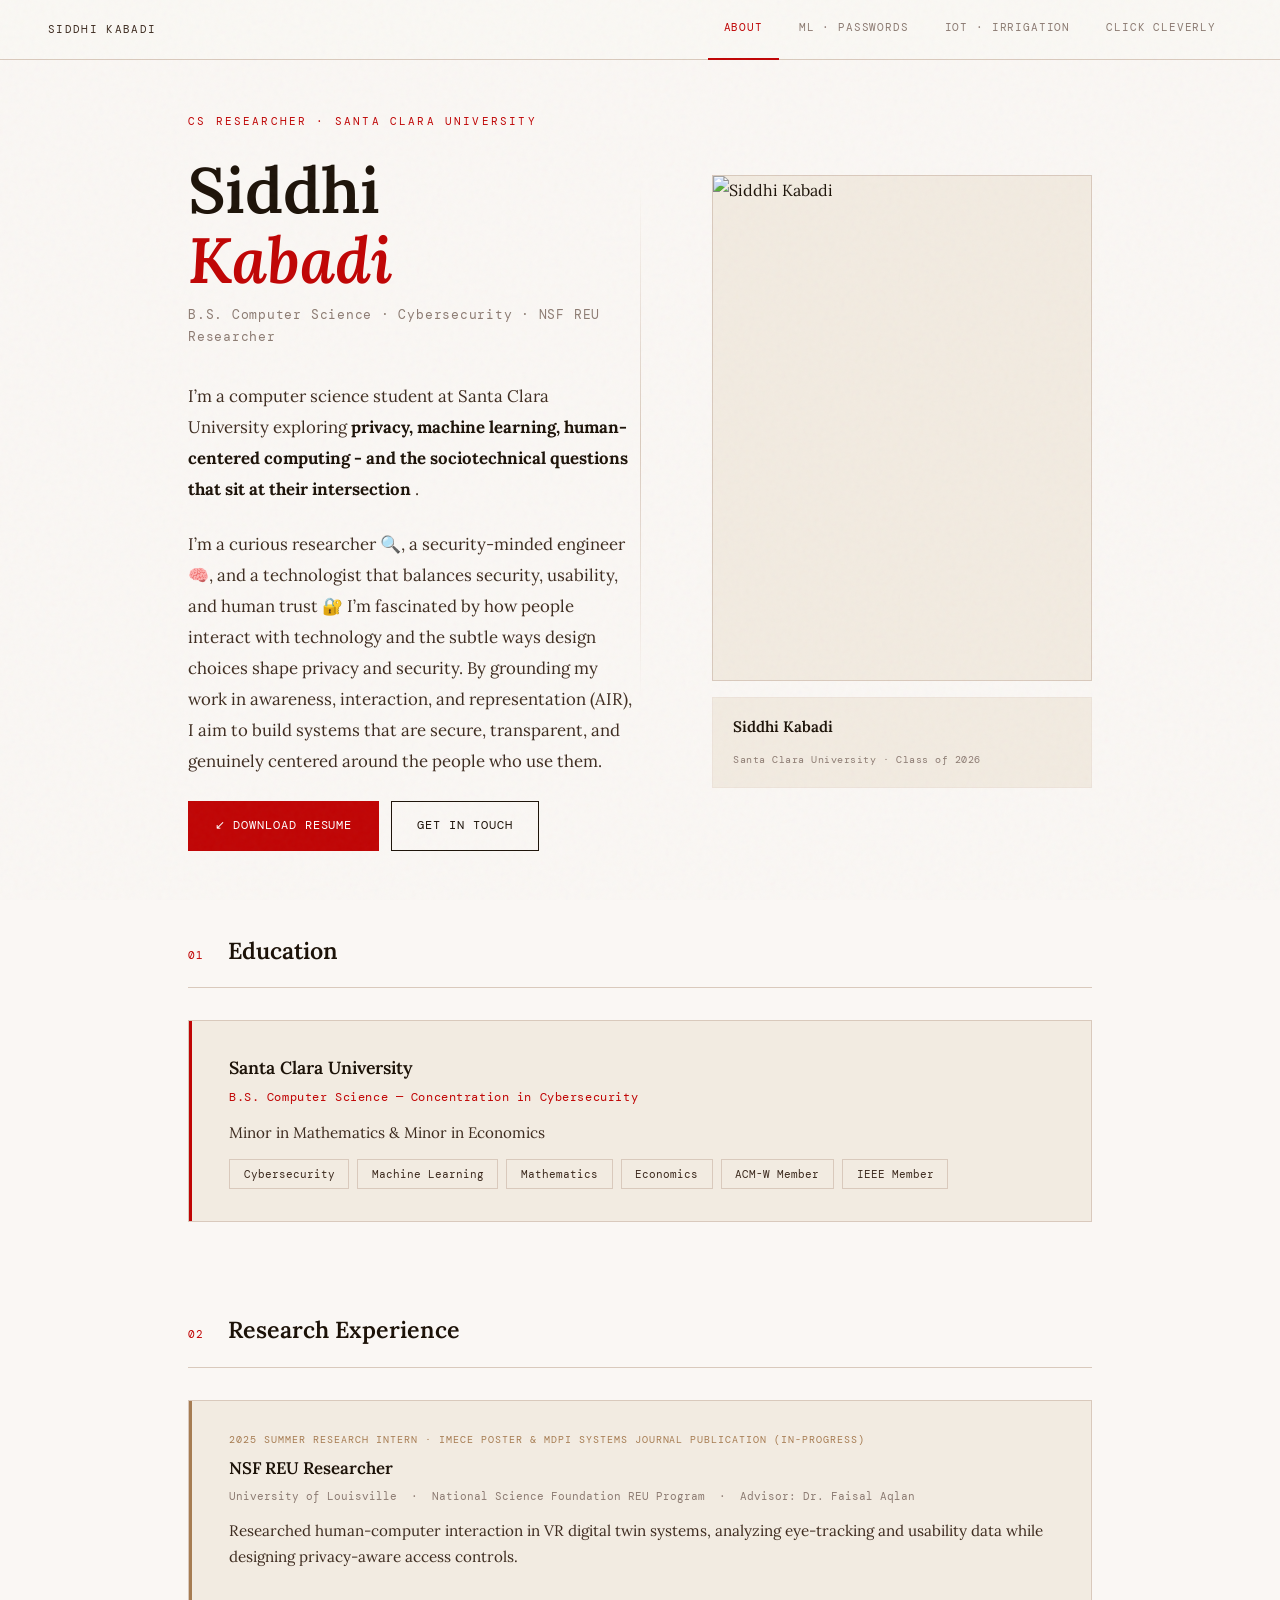
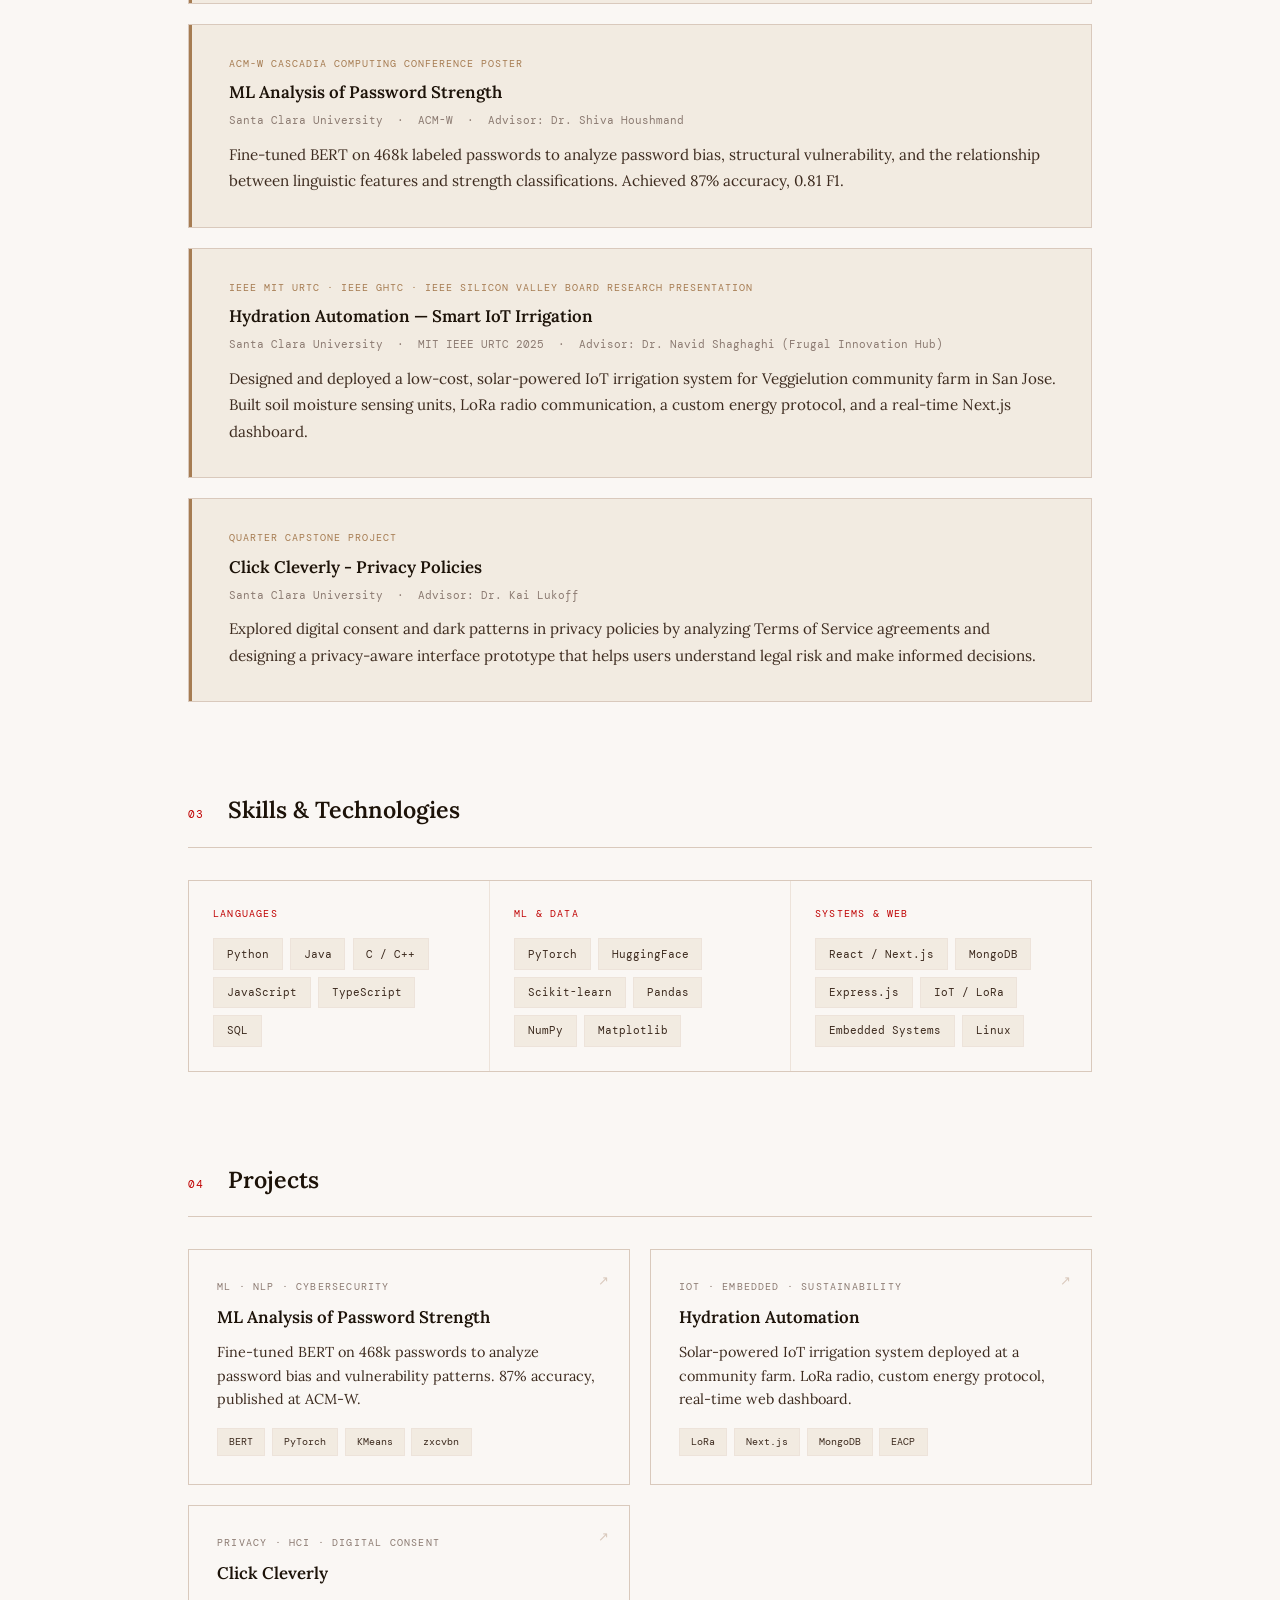
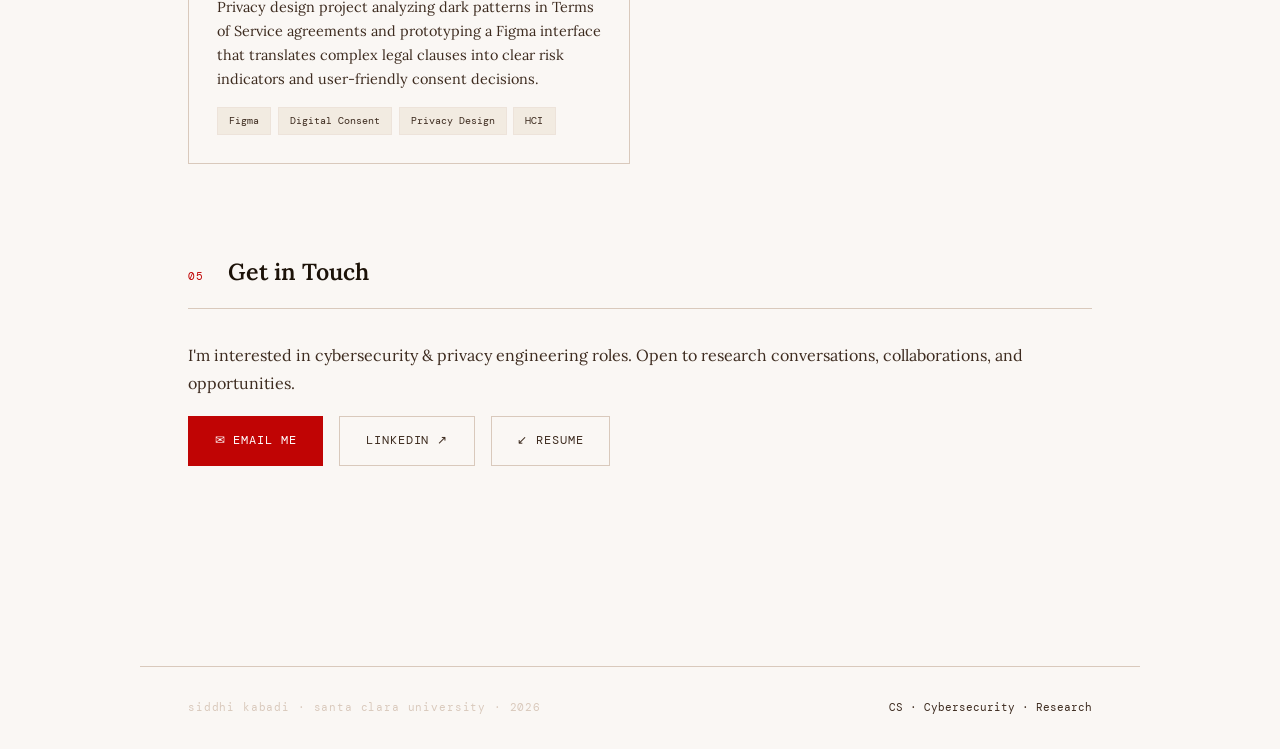
==== index.html @ 398c1860 "Update index.html" ====
<!DOCTYPE html>
<html lang="en">
<head>
  <meta charset="UTF-8"/>
  <meta name="viewport" content="width=device-width, initial-scale=1.0"/>
  <title>Siddhi Kabadi</title>
  <link href="https://fonts.googleapis.com/css2?family=Lora:ital,wght@0,400;0,600;1,400&family=DM+Mono:wght@300;400;500&display=swap" rel="stylesheet"/>
  <style>
    :root {
      --cream:#F2EBE1; --warm:#FAF7F4; --ink:#1C1208; --ink-light:#3D2B1F;
      --rust:#C00404; --gold:#A67C52; --sage:#8C7B72; --border:#D9C9BC; --border-l:#EDE3DA;
    }
    *{margin:0;padding:0;box-sizing:border-box;}
    html{scroll-behavior:smooth;}
    body{background:var(--warm);color:var(--ink);font-family:'Lora',Georgia,serif;line-height:1.75;overflow-x:hidden;}
    body::before{content:'';position:fixed;inset:0;background-image:url("data:image/svg+xml,%3Csvg viewBox='0 0 200 200' xmlns='http://www.w3.org/2000/svg'%3E%3Cfilter id='n'%3E%3CfeTurbulence type='fractalNoise' baseFrequency='0.85' numOctaves='4' stitchTiles='stitch'/%3E%3C/filter%3E%3Crect width='100%25' height='100%25' filter='url(%23n)' opacity='0.035'/%3E%3C/svg%3E");pointer-events:none;z-index:999;}

    /* NAV */
    nav{position:fixed;top:0;left:0;right:0;height:60px;display:flex;align-items:center;justify-content:space-between;padding:0 3rem;background:rgba(250,248,244,0.95);backdrop-filter:blur(10px);border-bottom:1px solid var(--border);z-index:100;}
    .nav-name{font-family:'DM Mono',monospace;font-size:0.7rem;letter-spacing:0.12em;text-transform:uppercase;color:var(--ink-light);}
    .nav-links{display:flex;gap:0.25rem;}
    .nav-link{font-family:'DM Mono',monospace;font-size:0.66rem;letter-spacing:0.08em;text-transform:uppercase;padding:0 1rem;height:60px;display:flex;align-items:center;color:var(--ink-light);text-decoration:none;border-bottom:2px solid transparent;transition:all 0.2s;}
    .nav-link:hover{color:var(--rust);}
    .nav-link.active{color:var(--rust);border-bottom-color:var(--rust);}
    .nav-link.project-link{color:var(--sage);}
    .nav-link.project-link:hover{color:var(--rust);}


    /* HERO */
    .hero{min-height:100vh;display:grid;grid-template-columns:1fr 380px;gap:5rem;align-items:center;padding:7rem 3rem 5rem;max-width:1000px;margin:0 auto;position:relative;}
    .hero-rule{position:absolute;left:50%;top:20%;width:1px;height:55%;background:linear-gradient(to bottom,transparent,var(--border),transparent);}
    .eyebrow{font-family:'DM Mono',monospace;font-size:0.68rem;letter-spacing:0.2em;text-transform:uppercase;color:var(--rust);margin-bottom:1.5rem;opacity:0;animation:fadeUp 0.6s ease 0.2s forwards;}
    .hero h1{font-size:clamp(2.8rem,5vw,4.2rem);font-weight:600;line-height:1.1;color:var(--ink);margin-bottom:0.5rem;opacity:0;animation:fadeUp 0.7s ease 0.35s forwards;}
    .hero h1 em{font-style:italic;color:var(--rust);}
    .hero-role{font-family:'DM Mono',monospace;font-size:0.8rem;letter-spacing:0.06em;color:var(--sage);margin-bottom:2rem;opacity:0;animation:fadeUp 0.7s ease 0.5s forwards;}
    .hero-bio{font-size:1.05rem;color:var(--ink-light);line-height:1.85;margin-bottom:1.5rem;opacity:0;animation:fadeUp 0.7s ease 0.65s forwards;}
    .hero-bio strong{color:var(--ink);}
    .hero-cta{display:flex;gap:0.75rem;flex-wrap:wrap;opacity:0;animation:fadeUp 0.7s ease 0.8s forwards;margin-top:0.5rem;}

    /* PHOTO */
    .hero-right{opacity:0;animation:fadeUp 0.8s ease 0.5s forwards;}
    .photo-frame{position:relative;}
    .photo-placeholder{width:100%;aspect-ratio:3/4;background:var(--cream);border:1px solid var(--border);overflow:hidden;}
    .photo-placeholder img{width:100%;height:100%;object-fit:cover;display:block;}
    .photo-caption{margin-top:1rem;padding:1rem 1.25rem;border:1px solid var(--border-l);background:var(--cream);}
    .photo-caption-name{font-size:0.95rem;font-weight:600;color:var(--ink);display:block;margin-bottom:0.15rem;}
    .photo-caption-sub{font-family:'DM Mono',monospace;font-size:0.65rem;color:var(--sage);letter-spacing:0.05em;}

    /* MAIN */
    main{max-width:1000px;margin:0 auto;padding:0 3rem 7rem;}
    section{margin-bottom:5.5rem;}
    .sec-head{display:flex;align-items:baseline;gap:1.5rem;margin-bottom:2rem;padding-bottom:1rem;border-bottom:1px solid var(--border);}
    .sec-num{font-family:'DM Mono',monospace;font-size:0.68rem;color:var(--rust);letter-spacing:0.1em;}
    h2{font-size:1.45rem;font-weight:600;color:var(--ink);}
    p{color:var(--ink-light);margin-bottom:1.2rem;font-size:1rem;}
    p:last-child{margin-bottom:0;}
    p strong{color:var(--ink);}

    /* EDUCATION */
    .edu-card{background:var(--cream);border:1px solid var(--border);padding:2rem 2rem 2rem 2.5rem;position:relative;}
    .edu-card::before{content:'';position:absolute;top:0;left:0;width:3px;height:100%;background:var(--rust);}
    .edu-school{font-size:1.1rem;font-weight:600;color:var(--ink);margin-bottom:0.25rem;}
    .edu-degree{font-family:'DM Mono',monospace;font-size:0.72rem;color:var(--rust);letter-spacing:0.05em;margin-bottom:0.75rem;}
    .edu-details{display:flex;flex-wrap:wrap;gap:0.5rem;margin-top:0.75rem;}
    .edu-tag{font-family:'DM Mono',monospace;font-size:0.67rem;padding:0.3rem 0.85rem;border:1px solid var(--border);color:var(--ink-light);}

    /* RESEARCH */
    .research-card{background:var(--cream);border:1px solid var(--border);padding:2rem 2rem 2rem 2.5rem;position:relative;margin-bottom:1.25rem;}
    .research-card:last-child{margin-bottom:0;}
    .research-card::before{content:'';position:absolute;top:0;left:0;width:3px;height:100%;background:var(--gold);}
    .research-label{font-family:'DM Mono',monospace;font-size:0.62rem;letter-spacing:0.1em;text-transform:uppercase;color:var(--gold);margin-bottom:0.4rem;line-height:1.5;}
    .research-title{font-size:1.05rem;font-weight:600;color:var(--ink);margin-bottom:0.3rem;}
    .research-meta{font-family:'DM Mono',monospace;font-size:0.68rem;color:var(--sage);margin-bottom:0.75rem;line-height:1.6;}
    .research-desc{font-size:0.95rem;color:var(--ink-light);margin:0;}

    /* SKILLS */
    .skills-grid{display:grid;grid-template-columns:repeat(3,1fr);gap:1px;background:var(--border-l);border:1px solid var(--border);}
    .skill-group{background:var(--warm);padding:1.5rem;}
    .skill-group-label{font-family:'DM Mono',monospace;font-size:0.62rem;letter-spacing:0.12em;text-transform:uppercase;color:var(--rust);margin-bottom:1rem;}
    .skill-pills{display:flex;flex-wrap:wrap;gap:0.45rem;}
    .skill-pill{font-family:'DM Mono',monospace;font-size:0.68rem;padding:0.32rem 0.8rem;background:var(--cream);border:1px solid var(--border-l);color:var(--ink-light);transition:all 0.2s;cursor:default;}
    .skill-pill:hover{border-color:var(--rust);color:var(--rust);}

    /* PROJECTS */
    .projects-grid{display:grid;grid-template-columns:1fr 1fr;gap:1.25rem;}
    .project-card{border:1px solid var(--border);padding:1.75rem;text-decoration:none;color:inherit;display:block;transition:border-color 0.2s;position:relative;overflow:hidden;}
    .project-card::after{content:'↗';position:absolute;top:1.25rem;right:1.25rem;font-family:'DM Mono',monospace;font-size:0.8rem;color:var(--border);transition:color 0.2s;}
    .project-card:hover{border-color:var(--rust);}
    .project-card:hover::after{color:var(--rust);}
    .project-type{font-family:'DM Mono',monospace;font-size:0.62rem;letter-spacing:0.12em;text-transform:uppercase;color:var(--sage);margin-bottom:0.5rem;}
    .project-title{font-size:1.05rem;font-weight:600;color:var(--ink);margin-bottom:0.5rem;}
    .project-desc{font-size:0.9rem;color:var(--ink-light);line-height:1.65;margin:0;}
    .project-tags{display:flex;flex-wrap:wrap;gap:0.4rem;margin-top:1rem;}
    .project-tag{font-family:'DM Mono',monospace;font-size:0.62rem;padding:0.25rem 0.7rem;background:var(--cream);border:1px solid var(--border-l);color:var(--ink-light);}

    /* CONTACT */
    .contact-row{display:flex;gap:1rem;flex-wrap:wrap;}
    .contact-link{font-family:'DM Mono',monospace;font-size:0.72rem;letter-spacing:0.08em;text-transform:uppercase;text-decoration:none;padding:0.85rem 1.6rem;border:1px solid var(--border);color:var(--ink-light);transition:all 0.2s;display:inline-flex;align-items:center;gap:0.6rem;}
    .contact-link:hover{border-color:var(--rust);color:var(--rust);}
    .contact-link.primary{background:var(--rust);border-color:var(--rust);color:white;}
    .contact-link.primary:hover{background:#A00303;}

    /* BTNS */
    .btn{font-family:'DM Mono',monospace;font-size:0.72rem;letter-spacing:0.08em;text-transform:uppercase;text-decoration:none;padding:0.85rem 1.6rem;border:1px solid var(--ink);color:var(--ink);transition:all 0.2s;display:inline-flex;align-items:center;gap:0.5rem;cursor:pointer;background:none;}
    .btn:hover{background:var(--ink);color:var(--warm);}
    .btn.primary{background:var(--rust);border-color:var(--rust);color:white;}
    .btn.primary:hover{background:#A00303;border-color:#A00303;}

    /* FOOTER */
    footer{border-top:1px solid var(--border);padding:2rem 3rem;max-width:1000px;margin:0 auto;display:flex;justify-content:space-between;align-items:center;}
    .f-left{font-family:'DM Mono',monospace;font-size:0.66rem;color:var(--border);letter-spacing:0.08em;}
    .f-right{font-family:'DM Mono',monospace;font-size:0.66rem;color:var(--ink-light);}

    /* REVEAL */
    .reveal{opacity:0;transform:translateY(18px);transition:opacity 0.7s ease,transform 0.7s ease;}
    .reveal.visible{opacity:1;transform:none;}
    @keyframes fadeUp{from{opacity:0;transform:translateY(18px);}to{opacity:1;transform:none;}}

    @media(max-width:780px){
      nav{padding:0 1.5rem;}
      .nav-links{display:none;}
      .brown-banner{padding:7rem 1.5rem 4rem;}
      .brown-banner-inner{grid-template-columns:1fr;gap:2rem;}
      .brown-logo-block{flex-direction:row;justify-content:flex-start;}
      .hero{grid-template-columns:1fr;gap:2.5rem;padding:5rem 1.5rem 4rem;}
      .hero-rule{display:none;}
      .hero-right{order:-1;}
      .photo-placeholder{aspect-ratio:1/1;}
      main{padding-left:1.5rem;padding-right:1.5rem;}
      .skills-grid{grid-template-columns:1fr;}
      .projects-grid{grid-template-columns:1fr;}
      footer{padding-left:1.5rem;padding-right:1.5rem;flex-direction:column;gap:0.5rem;text-align:center;}
    }
  </style>
</head>
<body>

<nav>
  <span class="nav-name">Siddhi Kabadi</span>
  <div class="nav-links">
    <a class="nav-link active" href="index.html">About</a>
    <a class="nav-link project-link" href="passwordsindex.html">ML · Passwords</a>
    <a class="nav-link project-link" href="hydrationindex.html">IoT · Irrigation</a>
    <a class="nav-link project-link" href="clickcleverlyindex.html">Click Cleverly</a>
  </div>
</nav>

<!-- BROWN UNIVERSITY GREETING BANNER -->

<div class="brown-divider"></div>
<!-- HERO -->
<div class="hero">
  <div class="hero-rule"></div>
  <div class="hero-left">
    <p class="eyebrow">CS Researcher · Santa Clara University</p>
    <h1>Siddhi<br><em>Kabadi</em></h1>
    <p class="hero-role">B.S. Computer Science · Cybersecurity · NSF REU Researcher</p>
    <p class="hero-bio">
      I’m a computer science student at Santa Clara University exploring <strong> privacy, machine learning, human-centered computing - and the sociotechnical questions that sit at their intersection </strong>. 
    </p>
    <p class="hero-bio">
       I’m a curious researcher 🔍, a security-minded engineer 🧠, and a technologist that balances security, usability, and human trust 🔐
      
      I’m fascinated by how people interact with technology and the subtle ways design choices shape privacy and security. By grounding my work in awareness, interaction, and representation (AIR), I aim to build systems that are secure, transparent, and genuinely centered around the people who use them.
    </p>
    <div class="hero-cta">
      <a href="resume.pdf" download class="btn primary">↙ Download Resume</a>
      <a href="mailto:skabadi@scu.edu" class="btn">Get in Touch</a>
    </div>
  </div>

  <div class="hero-right">
    <div class="photo-frame">
      <div class="photo-placeholder">
        <img src="siddhi.jpeg" alt="Siddhi Kabadi">
      </div>
      <div class="photo-caption">
        <span class="photo-caption-name">Siddhi Kabadi</span>
        <span class="photo-caption-sub">Santa Clara University · Class of 2026</span>
      </div>
    </div>
  </div>
</div>

<main>

  <!-- EDUCATION -->
  <section class="reveal">
    <div class="sec-head"><span class="sec-num">01</span><h2>Education</h2></div>
    <div class="edu-card">
      <div class="edu-school">Santa Clara University</div>
      <div class="edu-degree">B.S. Computer Science — Concentration in Cybersecurity</div>
      <p style="margin:0;font-size:0.95rem;">Minor in Mathematics &amp; Minor in Economics</p>
      <div class="edu-details">
        <span class="edu-tag">Cybersecurity</span>
        <span class="edu-tag">Machine Learning</span>
        <span class="edu-tag">Mathematics</span>
        <span class="edu-tag">Economics</span>
        <span class="edu-tag">ACM-W Member</span>
        <span class="edu-tag">IEEE Member</span>
      </div>
    </div>
  </section>

  <!-- RESEARCH -->
  <section class="reveal">
    <div class="sec-head"><span class="sec-num">02</span><h2>Research Experience</h2></div>
    <div class="research-card">
      <div class="research-label">2025 Summer Research Intern · IMECE Poster &amp; MDPI Systems Journal Publication (In-Progress)</div>
      <div class="research-title">NSF REU Researcher</div>
      <div class="research-meta">University of Louisville &nbsp;·&nbsp; National Science Foundation REU Program &nbsp;·&nbsp; Advisor: Dr. Faisal Aqlan</div>
      <p class="research-desc">Researched human-computer interaction in VR digital twin systems, analyzing eye-tracking and usability data while designing privacy-aware access controls.</p>
    </div>
    <div class="research-card">
      <div class="research-label">ACM-W Cascadia Computing Conference Poster</div>
      <div class="research-title">ML Analysis of Password Strength</div>
      <div class="research-meta">Santa Clara University &nbsp;·&nbsp; ACM-W &nbsp;·&nbsp; Advisor: Dr. Shiva Houshmand</div>
      <p class="research-desc">Fine-tuned BERT on 468k labeled passwords to analyze password bias, structural vulnerability, and the relationship between linguistic features and strength classifications. Achieved 87% accuracy, 0.81 F1.</p>
    </div>
    <div class="research-card">
      <div class="research-label">IEEE MIT URTC · IEEE GHTC · IEEE Silicon Valley Board Research Presentation</div>
      <div class="research-title">Hydration Automation — Smart IoT Irrigation</div>
      <div class="research-meta">Santa Clara University &nbsp;·&nbsp; MIT IEEE URTC 2025 &nbsp;·&nbsp; Advisor: Dr. Navid Shaghaghi (Frugal Innovation Hub)</div>
      <p class="research-desc">Designed and deployed a low-cost, solar-powered IoT irrigation system for Veggielution community farm in San Jose. Built soil moisture sensing units, LoRa radio communication, a custom energy protocol, and a real-time Next.js dashboard.</p>
    </div>
    <div class="research-card">
      <div class="research-label">Quarter Capstone Project</div>
      <div class="research-title">Click Cleverly - Privacy Policies</div>
      <div class="research-meta">Santa Clara University &nbsp;·&nbsp; Advisor: Dr. Kai Lukoff</div>
      <p class="research-desc">Explored digital consent and dark patterns in privacy policies by analyzing Terms of Service agreements and designing a privacy-aware interface prototype that helps users understand legal risk and make informed decisions.</p>
    </div>
  </section>

  <!-- SKILLS -->
  <section class="reveal">
    <div class="sec-head"><span class="sec-num">03</span><h2>Skills &amp; Technologies</h2></div>
    <div class="skills-grid">
      <div class="skill-group">
        <div class="skill-group-label">Languages</div>
        <div class="skill-pills">
          <span class="skill-pill">Python</span>
          <span class="skill-pill">Java</span>
          <span class="skill-pill">C / C++</span>
          <span class="skill-pill">JavaScript</span>
          <span class="skill-pill">TypeScript</span>
          <span class="skill-pill">SQL</span>
        </div>
      </div>
      <div class="skill-group">
        <div class="skill-group-label">ML &amp; Data</div>
        <div class="skill-pills">
          <span class="skill-pill">PyTorch</span>
          <span class="skill-pill">HuggingFace</span>
          <span class="skill-pill">Scikit-learn</span>
          <span class="skill-pill">Pandas</span>
          <span class="skill-pill">NumPy</span>
          <span class="skill-pill">Matplotlib</span>
        </div>
      </div>
      <div class="skill-group">
        <div class="skill-group-label">Systems &amp; Web</div>
        <div class="skill-pills">
          <span class="skill-pill">React / Next.js</span>
          <span class="skill-pill">MongoDB</span>
          <span class="skill-pill">Express.js</span>
          <span class="skill-pill">IoT / LoRa</span>
          <span class="skill-pill">Embedded Systems</span>
          <span class="skill-pill">Linux</span>
        </div>
      </div>
    </div>
  </section>

  <!-- PROJECTS -->
  <section class="reveal">
    <div class="sec-head"><span class="sec-num">04</span><h2>Projects</h2></div>
    <div class="projects-grid">
      <a href="passwordsindex.html" class="project-card">
        <div class="project-type">ML · NLP · Cybersecurity</div>
        <div class="project-title">ML Analysis of Password Strength</div>
        <p class="project-desc">Fine-tuned BERT on 468k passwords to analyze password bias and vulnerability patterns. 87% accuracy, published at ACM-W.</p>
        <div class="project-tags">
          <span class="project-tag">BERT</span>
          <span class="project-tag">PyTorch</span>
          <span class="project-tag">KMeans</span>
          <span class="project-tag">zxcvbn</span>
        </div>
      </a>
      <a href="hydrationindex.html" class="project-card">
        <div class="project-type">IoT · Embedded · Sustainability</div>
        <div class="project-title">Hydration Automation</div>
        <p class="project-desc">Solar-powered IoT irrigation system deployed at a community farm. LoRa radio, custom energy protocol, real-time web dashboard.</p>
        <div class="project-tags">
          <span class="project-tag">LoRa</span>
          <span class="project-tag">Next.js</span>
          <span class="project-tag">MongoDB</span>
          <span class="project-tag">EACP</span>
        </div>
      </a>
      <a href="clickcleverlyindex.html" class="project-card">
        <div class="project-type">Privacy · HCI · Digital Consent</div>
        <div class="project-title">Click Cleverly</div>
        <p class="project-desc">Privacy design project analyzing dark patterns in Terms of Service agreements and prototyping a Figma interface that translates complex legal clauses into clear risk indicators and user-friendly consent decisions.</p>
        <div class="project-tags">
          <span class="project-tag">Figma</span>
          <span class="project-tag">Digital Consent</span>
          <span class="project-tag">Privacy Design</span>
          <span class="project-tag">HCI</span>
        </div>
      </a>
    </div>
  </section>

  <!-- CONTACT -->
  <section class="reveal">
    <div class="sec-head"><span class="sec-num">05</span><h2>Get in Touch</h2></div>
    <p>I'm interested in cybersecurity & privacy engineering roles. Open to research conversations, collaborations, and opportunities.</p>
    <div class="contact-row">
      <a href="mailto:skabadi@scu.edu" class="contact-link primary">✉ Email Me</a>
      <a href="https://linkedin.com/in/siddhikabadi/" target="_blank" class="contact-link">LinkedIn ↗</a>
      <a href="resume.pdf" download class="contact-link">↙ Resume</a>
    </div>
  </section>

</main>

<footer>
  <span class="f-left">siddhi kabadi · santa clara university · 2026</span>
  <span class="f-right">CS · Cybersecurity · Research</span>
</footer>

<script>
  const obs = new IntersectionObserver(entries => entries.forEach(e => {
    if(e.isIntersecting) e.target.classList.add('visible');
  }), {threshold: 0.08});
  document.querySelectorAll('.reveal').forEach(el => obs.observe(el));
</script>
</body>
</html>
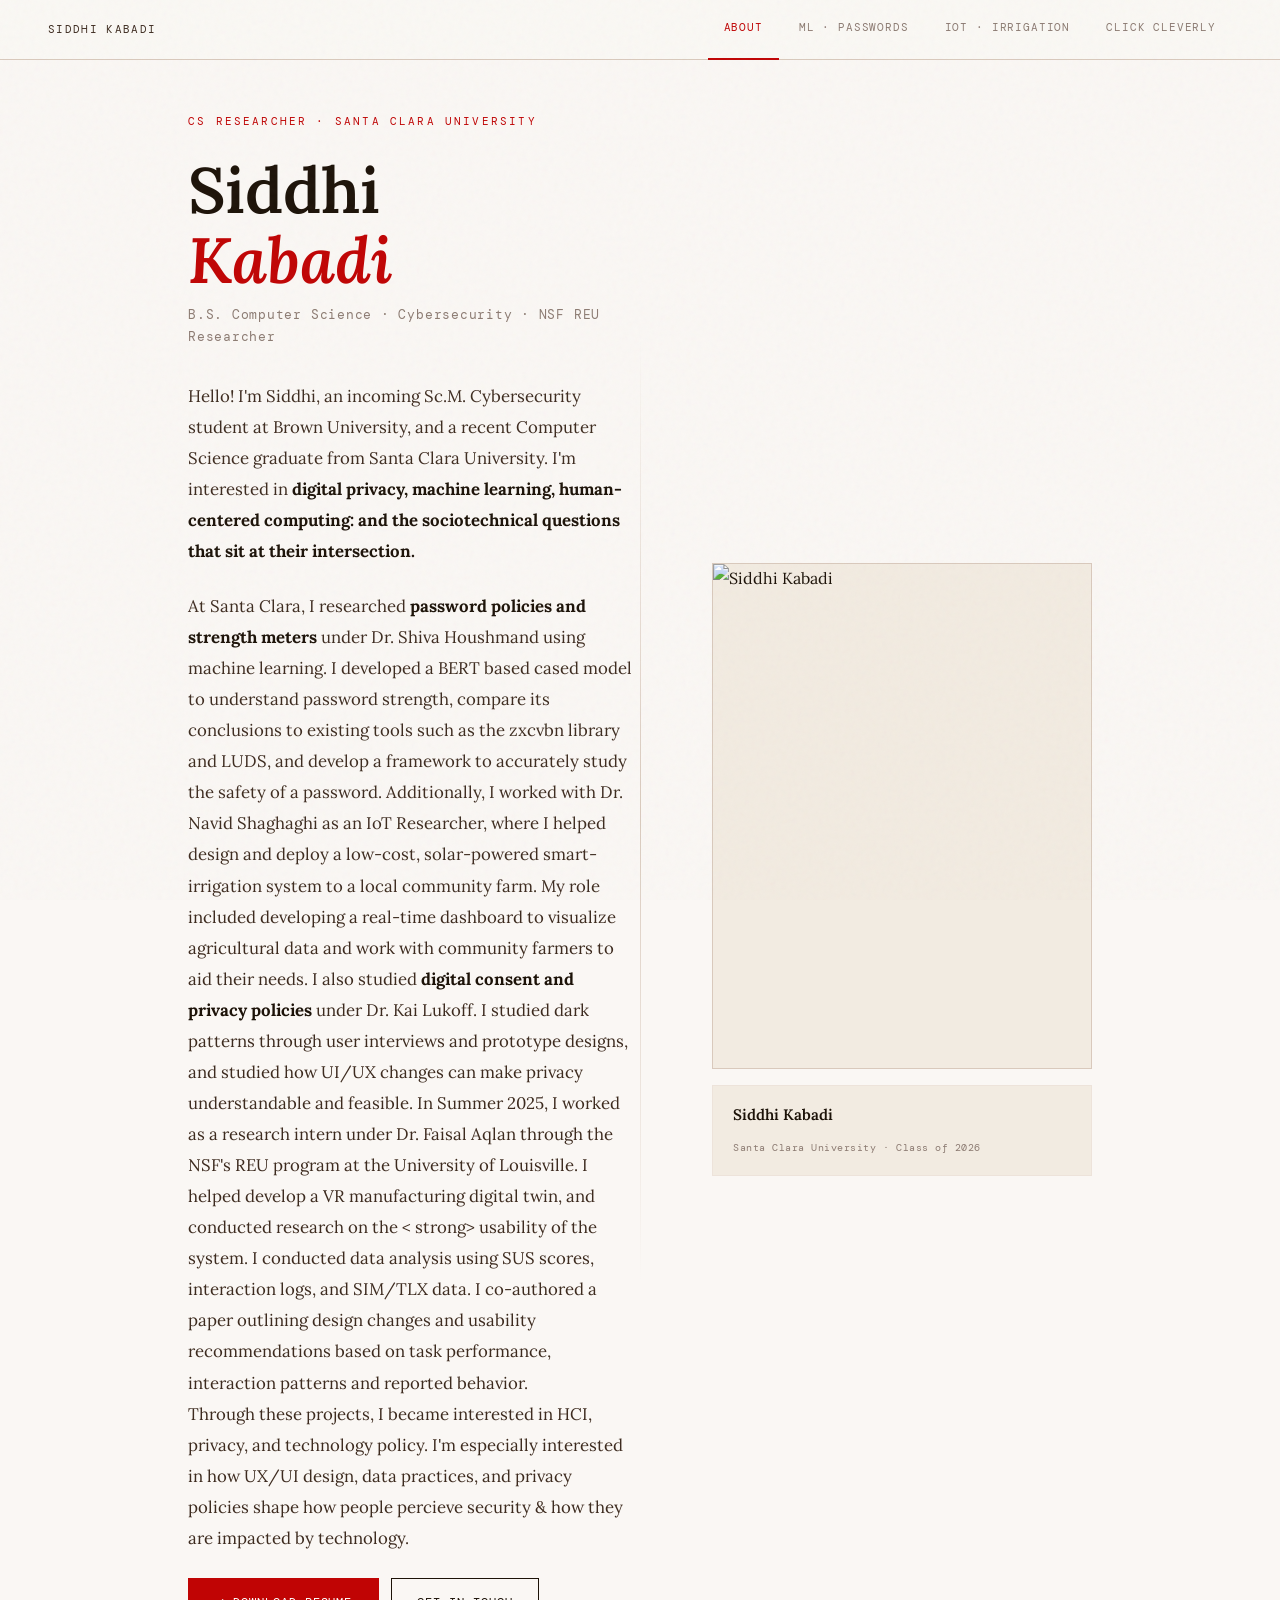
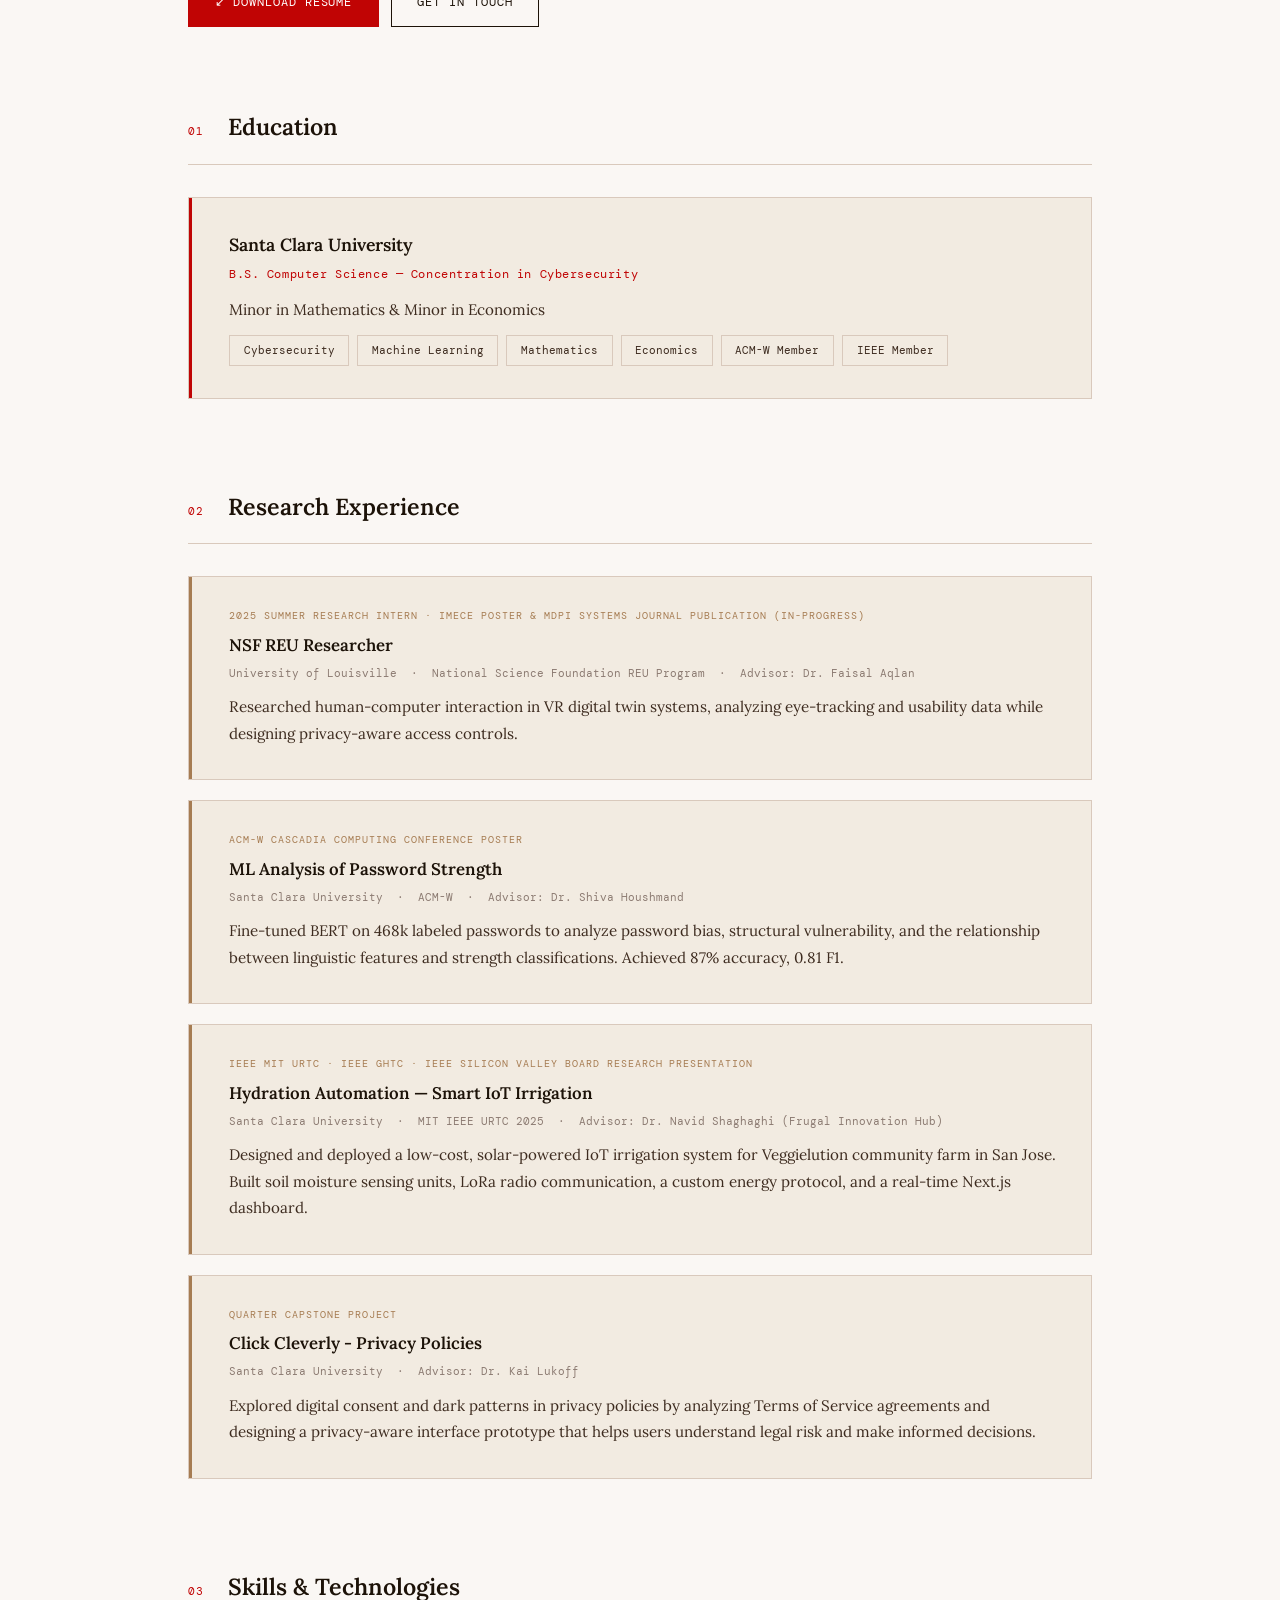
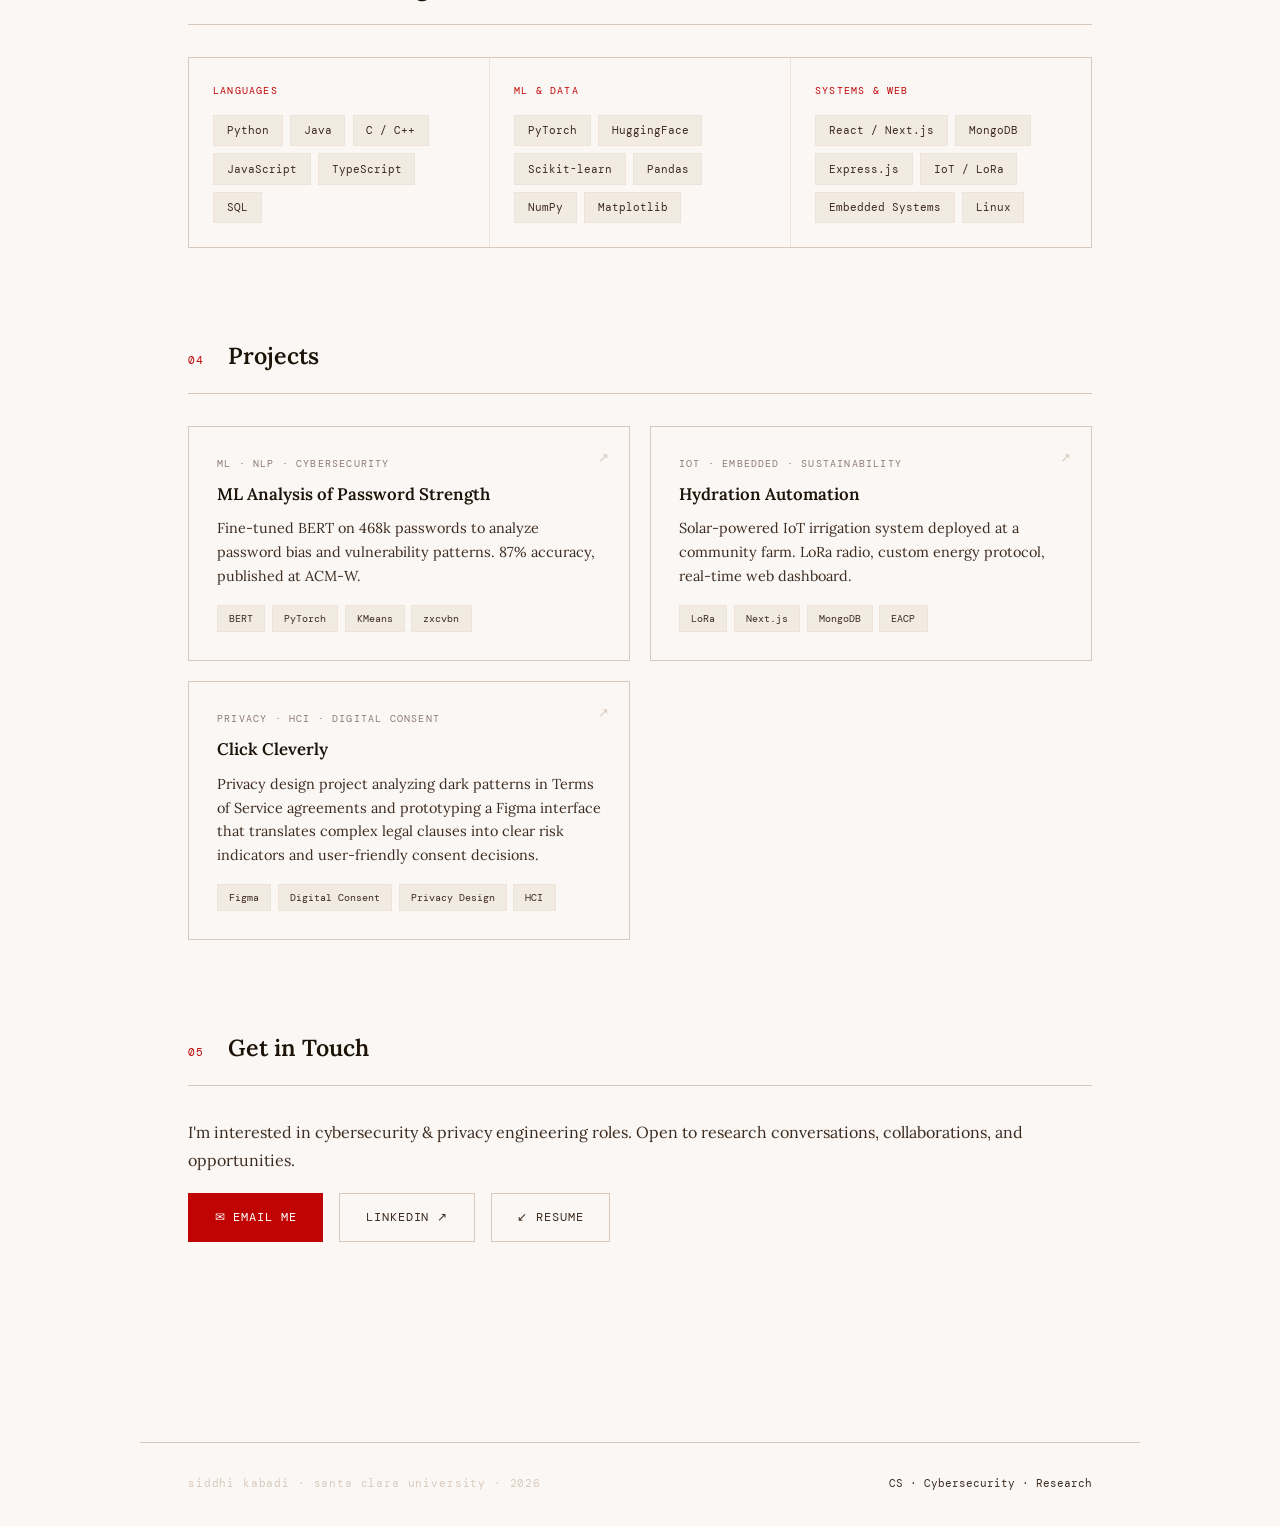
==== commit f73d9c52: "Update index.html" ====
--- a/index.html
+++ b/index.html
@@ -156,13 +156,15 @@
     <h1>Siddhi<br><em>Kabadi</em></h1>
     <p class="hero-role">B.S. Computer Science · Cybersecurity · NSF REU Researcher</p>
     <p class="hero-bio">
-      I’m a computer science student at Santa Clara University exploring <strong> privacy, machine learning, human-centered computing - and the sociotechnical questions that sit at their intersection </strong>. 
+      Hello! I'm Siddhi, an incoming Sc.M. Cybersecurity student at Brown University, and a recent Computer Science graduate from Santa Clara University. I'm interested in <strong> digital privacy, machine learning, human-centered computing: and the sociotechnical questions that sit at their intersection. </strong> 
     </p>
     <p class="hero-bio">
-       I’m a curious researcher 🔍, a security-minded engineer 🧠, and a technologist that balances security, usability, and human trust 🔐
-      
-      I’m fascinated by how people interact with technology and the subtle ways design choices shape privacy and security. By grounding my work in awareness, interaction, and representation (AIR), I aim to build systems that are secure, transparent, and genuinely centered around the people who use them.
-    </p>
+       At Santa Clara, I researched <strong> password policies and strength meters </strong> under Dr. Shiva Houshmand using machine learning. I developed a BERT based cased model to understand password strength, compare its conclusions to existing tools such as the zxcvbn library and LUDS, and develop a framework to accurately study the safety of a password. Additionally, I worked with Dr. Navid Shaghaghi as an IoT Researcher, where I helped design and deploy a low-cost, solar-powered smart-irrigation system to a local community farm. My role included developing a real-time dashboard to visualize agricultural data and work with community farmers to aid their needs.
+      I also studied <strong> digital consent and privacy policies </strong> under Dr. Kai Lukoff. I studied dark patterns through user interviews and prototype designs, and studied how UI/UX changes can make privacy understandable and feasible.
+      In Summer 2025, I worked as a research intern under Dr. Faisal Aqlan through the NSF's REU program at the University of Louisville. I helped develop a VR manufacturing digital twin, and conducted research on the < strong> usability </strong>of the system. I conducted data analysis using SUS scores, interaction logs, and SIM/TLX data. I co-authored a paper outlining design changes and usability recommendations based on task performance, interaction patterns and reported behavior. 
+
+      <br>
+      Through these projects, I became interested in HCI, privacy, and technology policy. I'm especially interested in how UX/UI design, data practices, and privacy policies shape how people percieve security & how they are impacted by technology. 
     <div class="hero-cta">
       <a href="resume.pdf" download class="btn primary">↙ Download Resume</a>
       <a href="mailto:skabadi@scu.edu" class="btn">Get in Touch</a>
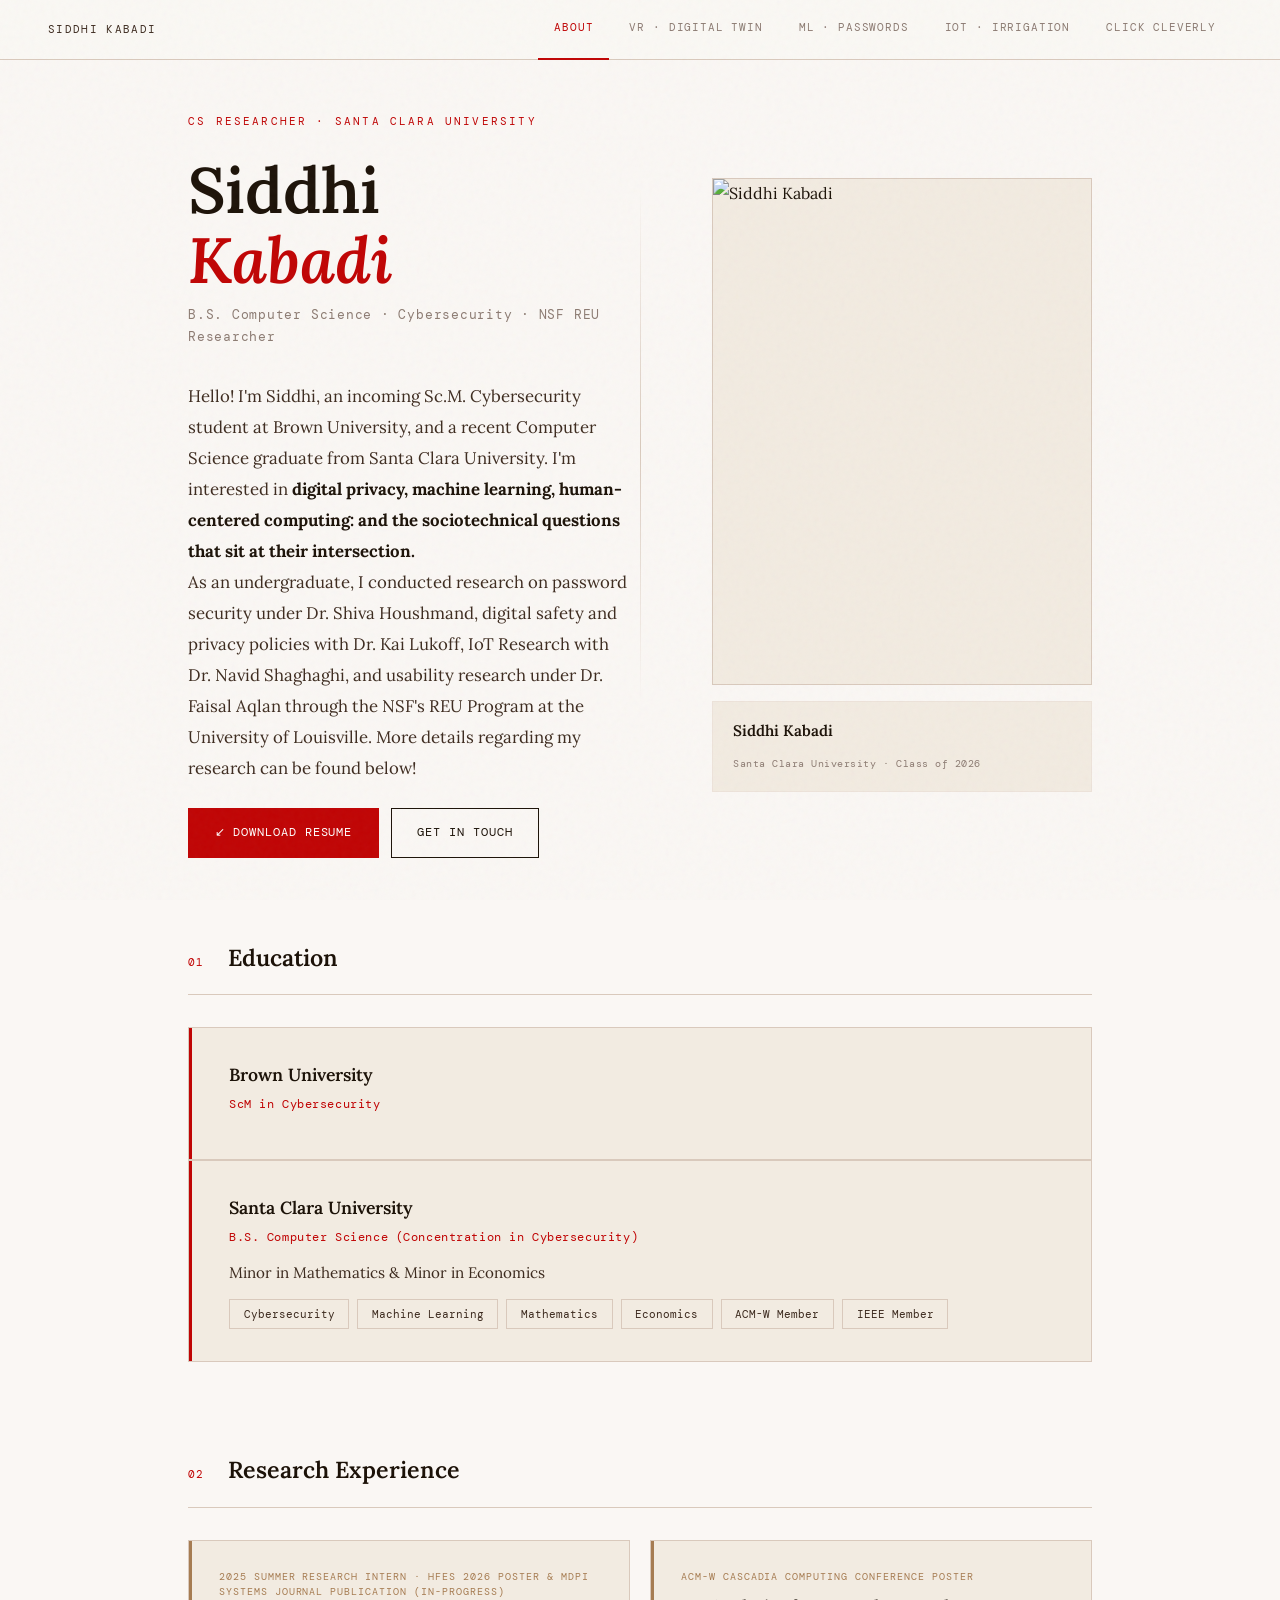
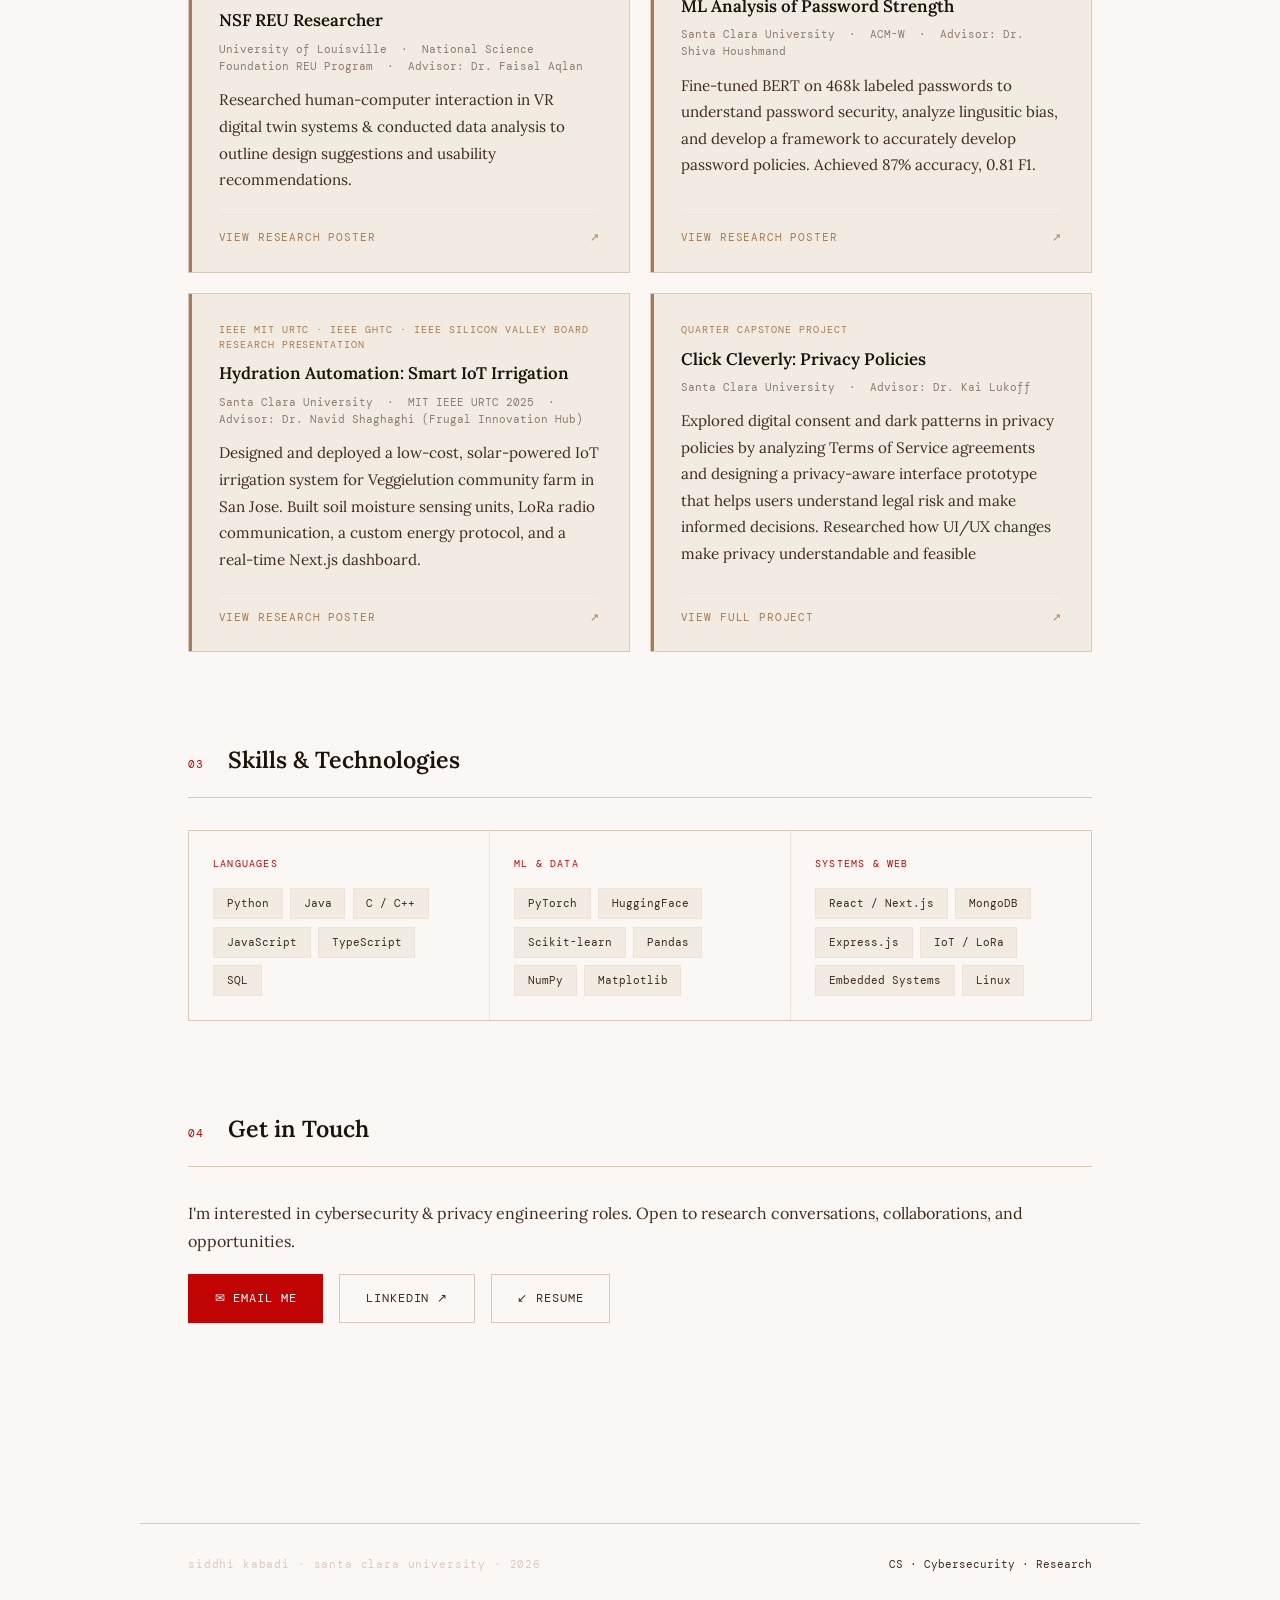
==== commit e4f84990: "Update index.html" ====
--- a/index.html
+++ b/index.html
@@ -1,3 +1,4 @@
+
 <!DOCTYPE html>
 <html lang="en">
 <head>
@@ -65,13 +66,17 @@
     .edu-tag{font-family:'DM Mono',monospace;font-size:0.67rem;padding:0.3rem 0.85rem;border:1px solid var(--border);color:var(--ink-light);}
 
     /* RESEARCH */
-    .research-card{background:var(--cream);border:1px solid var(--border);padding:2rem 2rem 2rem 2.5rem;position:relative;margin-bottom:1.25rem;}
-    .research-card:last-child{margin-bottom:0;}
+    .research-grid{display:grid;grid-template-columns:1fr 1fr;gap:1.25rem;}
+    .research-card{background:var(--cream);border:1px solid var(--border);padding:1.85rem 1.85rem 1.5rem;position:relative;display:flex;flex-direction:column;text-decoration:none;color:inherit;transition:border-color 0.2s;min-height:260px;}
     .research-card::before{content:'';position:absolute;top:0;left:0;width:3px;height:100%;background:var(--gold);}
+    .research-card.linked{cursor:pointer;}
+    .research-card.linked:hover{border-color:var(--rust);}
     .research-label{font-family:'DM Mono',monospace;font-size:0.62rem;letter-spacing:0.1em;text-transform:uppercase;color:var(--gold);margin-bottom:0.4rem;line-height:1.5;}
     .research-title{font-size:1.05rem;font-weight:600;color:var(--ink);margin-bottom:0.3rem;}
     .research-meta{font-family:'DM Mono',monospace;font-size:0.68rem;color:var(--sage);margin-bottom:0.75rem;line-height:1.6;}
-    .research-desc{font-size:0.95rem;color:var(--ink-light);margin:0;}
+    .research-desc{font-size:0.95rem;color:var(--ink-light);margin:0;flex:1;}
+    .research-cta{margin-top:1.25rem;padding-top:0.9rem;border-top:1px solid var(--border-l);font-family:'DM Mono',monospace;font-size:0.66rem;letter-spacing:0.08em;text-transform:uppercase;color:var(--gold);display:flex;align-items:center;justify-content:space-between;transition:color 0.2s;}
+    .research-card.linked:hover .research-cta{color:var(--rust);}
 
     /* SKILLS */
     .skills-grid{display:grid;grid-template-columns:repeat(3,1fr);gap:1px;background:var(--border-l);border:1px solid var(--border);}
@@ -80,18 +85,6 @@
     .skill-pills{display:flex;flex-wrap:wrap;gap:0.45rem;}
     .skill-pill{font-family:'DM Mono',monospace;font-size:0.68rem;padding:0.32rem 0.8rem;background:var(--cream);border:1px solid var(--border-l);color:var(--ink-light);transition:all 0.2s;cursor:default;}
     .skill-pill:hover{border-color:var(--rust);color:var(--rust);}
-
-    /* PROJECTS */
-    .projects-grid{display:grid;grid-template-columns:1fr 1fr;gap:1.25rem;}
-    .project-card{border:1px solid var(--border);padding:1.75rem;text-decoration:none;color:inherit;display:block;transition:border-color 0.2s;position:relative;overflow:hidden;}
-    .project-card::after{content:'↗';position:absolute;top:1.25rem;right:1.25rem;font-family:'DM Mono',monospace;font-size:0.8rem;color:var(--border);transition:color 0.2s;}
-    .project-card:hover{border-color:var(--rust);}
-    .project-card:hover::after{color:var(--rust);}
-    .project-type{font-family:'DM Mono',monospace;font-size:0.62rem;letter-spacing:0.12em;text-transform:uppercase;color:var(--sage);margin-bottom:0.5rem;}
-    .project-title{font-size:1.05rem;font-weight:600;color:var(--ink);margin-bottom:0.5rem;}
-    .project-desc{font-size:0.9rem;color:var(--ink-light);line-height:1.65;margin:0;}
-    .project-tags{display:flex;flex-wrap:wrap;gap:0.4rem;margin-top:1rem;}
-    .project-tag{font-family:'DM Mono',monospace;font-size:0.62rem;padding:0.25rem 0.7rem;background:var(--cream);border:1px solid var(--border-l);color:var(--ink-light);}
 
     /* CONTACT */
     .contact-row{display:flex;gap:1rem;flex-wrap:wrap;}
@@ -128,7 +121,7 @@
       .photo-placeholder{aspect-ratio:1/1;}
       main{padding-left:1.5rem;padding-right:1.5rem;}
       .skills-grid{grid-template-columns:1fr;}
-      .projects-grid{grid-template-columns:1fr;}
+      .research-grid{grid-template-columns:1fr;}
       footer{padding-left:1.5rem;padding-right:1.5rem;flex-direction:column;gap:0.5rem;text-align:center;}
     }
   </style>
@@ -139,6 +132,7 @@
   <span class="nav-name">Siddhi Kabadi</span>
   <div class="nav-links">
     <a class="nav-link active" href="index.html">About</a>
+    <a class="nav-link project-link" href="digitaltwinindex.html">VR · Digital Twin</a>
     <a class="nav-link project-link" href="passwordsindex.html">ML · Passwords</a>
     <a class="nav-link project-link" href="hydrationindex.html">IoT · Irrigation</a>
     <a class="nav-link project-link" href="clickcleverlyindex.html">Click Cleverly</a>
@@ -157,14 +151,9 @@
     <p class="hero-role">B.S. Computer Science · Cybersecurity · NSF REU Researcher</p>
     <p class="hero-bio">
       Hello! I'm Siddhi, an incoming Sc.M. Cybersecurity student at Brown University, and a recent Computer Science graduate from Santa Clara University. I'm interested in <strong> digital privacy, machine learning, human-centered computing: and the sociotechnical questions that sit at their intersection. </strong> 
+      <br>
+      As an undergraduate, I conducted research on password security under Dr. Shiva Houshmand, digital safety and privacy policies with Dr. Kai Lukoff, IoT Research with Dr. Navid Shaghaghi, and usability research under Dr. Faisal Aqlan through the NSF's REU Program at the University of Louisville. More details regarding my research can be found below!
     </p>
-    <p class="hero-bio">
-       At Santa Clara, I researched <strong> password policies and strength meters </strong> under Dr. Shiva Houshmand using machine learning. I developed a BERT based cased model to understand password strength, compare its conclusions to existing tools such as the zxcvbn library and LUDS, and develop a framework to accurately study the safety of a password. Additionally, I worked with Dr. Navid Shaghaghi as an IoT Researcher, where I helped design and deploy a low-cost, solar-powered smart-irrigation system to a local community farm. My role included developing a real-time dashboard to visualize agricultural data and work with community farmers to aid their needs.
-      I also studied <strong> digital consent and privacy policies </strong> under Dr. Kai Lukoff. I studied dark patterns through user interviews and prototype designs, and studied how UI/UX changes can make privacy understandable and feasible.
-      In Summer 2025, I worked as a research intern under Dr. Faisal Aqlan through the NSF's REU program at the University of Louisville. I helped develop a VR manufacturing digital twin, and conducted research on the < strong> usability </strong>of the system. I conducted data analysis using SUS scores, interaction logs, and SIM/TLX data. I co-authored a paper outlining design changes and usability recommendations based on task performance, interaction patterns and reported behavior. 
-
-      <br>
-      Through these projects, I became interested in HCI, privacy, and technology policy. I'm especially interested in how UX/UI design, data practices, and privacy policies shape how people percieve security & how they are impacted by technology. 
     <div class="hero-cta">
       <a href="resume.pdf" download class="btn primary">↙ Download Resume</a>
       <a href="mailto:skabadi@scu.edu" class="btn">Get in Touch</a>
@@ -190,8 +179,12 @@
   <section class="reveal">
     <div class="sec-head"><span class="sec-num">01</span><h2>Education</h2></div>
     <div class="edu-card">
+      <div class="edu-school">Brown University</div>
+      <div class="edu-degree">ScM in Cybersecurity</div>
+    </div>
+    <div class="edu-card">
       <div class="edu-school">Santa Clara University</div>
-      <div class="edu-degree">B.S. Computer Science — Concentration in Cybersecurity</div>
+      <div class="edu-degree">B.S. Computer Science (Concentration in Cybersecurity) </div>
       <p style="margin:0;font-size:0.95rem;">Minor in Mathematics &amp; Minor in Economics</p>
       <div class="edu-details">
         <span class="edu-tag">Cybersecurity</span>
@@ -207,29 +200,35 @@
   <!-- RESEARCH -->
   <section class="reveal">
     <div class="sec-head"><span class="sec-num">02</span><h2>Research Experience</h2></div>
-    <div class="research-card">
-      <div class="research-label">2025 Summer Research Intern · IMECE Poster &amp; MDPI Systems Journal Publication (In-Progress)</div>
-      <div class="research-title">NSF REU Researcher</div>
-      <div class="research-meta">University of Louisville &nbsp;·&nbsp; National Science Foundation REU Program &nbsp;·&nbsp; Advisor: Dr. Faisal Aqlan</div>
-      <p class="research-desc">Researched human-computer interaction in VR digital twin systems, analyzing eye-tracking and usability data while designing privacy-aware access controls.</p>
-    </div>
-    <div class="research-card">
-      <div class="research-label">ACM-W Cascadia Computing Conference Poster</div>
-      <div class="research-title">ML Analysis of Password Strength</div>
-      <div class="research-meta">Santa Clara University &nbsp;·&nbsp; ACM-W &nbsp;·&nbsp; Advisor: Dr. Shiva Houshmand</div>
-      <p class="research-desc">Fine-tuned BERT on 468k labeled passwords to analyze password bias, structural vulnerability, and the relationship between linguistic features and strength classifications. Achieved 87% accuracy, 0.81 F1.</p>
-    </div>
-    <div class="research-card">
-      <div class="research-label">IEEE MIT URTC · IEEE GHTC · IEEE Silicon Valley Board Research Presentation</div>
-      <div class="research-title">Hydration Automation — Smart IoT Irrigation</div>
-      <div class="research-meta">Santa Clara University &nbsp;·&nbsp; MIT IEEE URTC 2025 &nbsp;·&nbsp; Advisor: Dr. Navid Shaghaghi (Frugal Innovation Hub)</div>
-      <p class="research-desc">Designed and deployed a low-cost, solar-powered IoT irrigation system for Veggielution community farm in San Jose. Built soil moisture sensing units, LoRa radio communication, a custom energy protocol, and a real-time Next.js dashboard.</p>
-    </div>
-    <div class="research-card">
-      <div class="research-label">Quarter Capstone Project</div>
-      <div class="research-title">Click Cleverly - Privacy Policies</div>
-      <div class="research-meta">Santa Clara University &nbsp;·&nbsp; Advisor: Dr. Kai Lukoff</div>
-      <p class="research-desc">Explored digital consent and dark patterns in privacy policies by analyzing Terms of Service agreements and designing a privacy-aware interface prototype that helps users understand legal risk and make informed decisions.</p>
+    <div class="research-grid">
+      <a class="research-card linked" href="digitaltwinindex.html#poster">
+        <div class="research-label">2025 Summer Research Intern · HFES 2026 Poster &amp; MDPI Systems Journal Publication (In-Progress)</div>
+        <div class="research-title">NSF REU Researcher</div>
+        <div class="research-meta">University of Louisville &nbsp;·&nbsp; National Science Foundation REU Program &nbsp;·&nbsp; Advisor: Dr. Faisal Aqlan</div>
+        <p class="research-desc">Researched human-computer interaction in VR digital twin systems & conducted data analysis to outline design suggestions and usability recommendations.</p>
+        <div class="research-cta"><span>View Research Poster</span><span>↗</span></div>
+      </a>
+      <a class="research-card linked" href="passwordsindex.html#poster">
+        <div class="research-label">ACM-W Cascadia Computing Conference Poster</div>
+        <div class="research-title">ML Analysis of Password Strength</div>
+        <div class="research-meta">Santa Clara University &nbsp;·&nbsp; ACM-W &nbsp;·&nbsp; Advisor: Dr. Shiva Houshmand</div>
+        <p class="research-desc">Fine-tuned BERT on 468k labeled passwords to understand password security, analyze lingusitic bias, and develop a framework to accurately develop password policies. Achieved 87% accuracy, 0.81 F1.</p>
+        <div class="research-cta"><span>View Research Poster</span><span>↗</span></div>
+      </a>
+      <a class="research-card linked" href="hydrationindex.html#poster">
+        <div class="research-label">IEEE MIT URTC · IEEE GHTC · IEEE Silicon Valley Board Research Presentation</div>
+        <div class="research-title">Hydration Automation: Smart IoT Irrigation</div>
+        <div class="research-meta">Santa Clara University &nbsp;·&nbsp; MIT IEEE URTC 2025 &nbsp;·&nbsp; Advisor: Dr. Navid Shaghaghi (Frugal Innovation Hub)</div>
+        <p class="research-desc">Designed and deployed a low-cost, solar-powered IoT irrigation system for Veggielution community farm in San Jose. Built soil moisture sensing units, LoRa radio communication, a custom energy protocol, and a real-time Next.js dashboard.</p>
+        <div class="research-cta"><span>View Research Poster</span><span>↗</span></div>
+      </a>
+      <a class="research-card linked" href="clickcleverlyindex.html">
+        <div class="research-label">Quarter Capstone Project</div>
+        <div class="research-title">Click Cleverly: Privacy Policies</div>
+        <div class="research-meta">Santa Clara University &nbsp;·&nbsp; Advisor: Dr. Kai Lukoff</div>
+        <p class="research-desc">Explored digital consent and dark patterns in privacy policies by analyzing Terms of Service agreements and designing a privacy-aware interface prototype that helps users understand legal risk and make informed decisions. Researched how UI/UX changes make privacy understandable and feasible</p>
+        <div class="research-cta"><span>View Full Project</span><span>↗</span></div>
+      </a>
     </div>
   </section>
 
@@ -273,49 +272,9 @@
     </div>
   </section>
 
-  <!-- PROJECTS -->
-  <section class="reveal">
-    <div class="sec-head"><span class="sec-num">04</span><h2>Projects</h2></div>
-    <div class="projects-grid">
-      <a href="passwordsindex.html" class="project-card">
-        <div class="project-type">ML · NLP · Cybersecurity</div>
-        <div class="project-title">ML Analysis of Password Strength</div>
-        <p class="project-desc">Fine-tuned BERT on 468k passwords to analyze password bias and vulnerability patterns. 87% accuracy, published at ACM-W.</p>
-        <div class="project-tags">
-          <span class="project-tag">BERT</span>
-          <span class="project-tag">PyTorch</span>
-          <span class="project-tag">KMeans</span>
-          <span class="project-tag">zxcvbn</span>
-        </div>
-      </a>
-      <a href="hydrationindex.html" class="project-card">
-        <div class="project-type">IoT · Embedded · Sustainability</div>
-        <div class="project-title">Hydration Automation</div>
-        <p class="project-desc">Solar-powered IoT irrigation system deployed at a community farm. LoRa radio, custom energy protocol, real-time web dashboard.</p>
-        <div class="project-tags">
-          <span class="project-tag">LoRa</span>
-          <span class="project-tag">Next.js</span>
-          <span class="project-tag">MongoDB</span>
-          <span class="project-tag">EACP</span>
-        </div>
-      </a>
-      <a href="clickcleverlyindex.html" class="project-card">
-        <div class="project-type">Privacy · HCI · Digital Consent</div>
-        <div class="project-title">Click Cleverly</div>
-        <p class="project-desc">Privacy design project analyzing dark patterns in Terms of Service agreements and prototyping a Figma interface that translates complex legal clauses into clear risk indicators and user-friendly consent decisions.</p>
-        <div class="project-tags">
-          <span class="project-tag">Figma</span>
-          <span class="project-tag">Digital Consent</span>
-          <span class="project-tag">Privacy Design</span>
-          <span class="project-tag">HCI</span>
-        </div>
-      </a>
-    </div>
-  </section>
-
   <!-- CONTACT -->
   <section class="reveal">
-    <div class="sec-head"><span class="sec-num">05</span><h2>Get in Touch</h2></div>
+    <div class="sec-head"><span class="sec-num">04</span><h2>Get in Touch</h2></div>
     <p>I'm interested in cybersecurity & privacy engineering roles. Open to research conversations, collaborations, and opportunities.</p>
     <div class="contact-row">
       <a href="mailto:skabadi@scu.edu" class="contact-link primary">✉ Email Me</a>
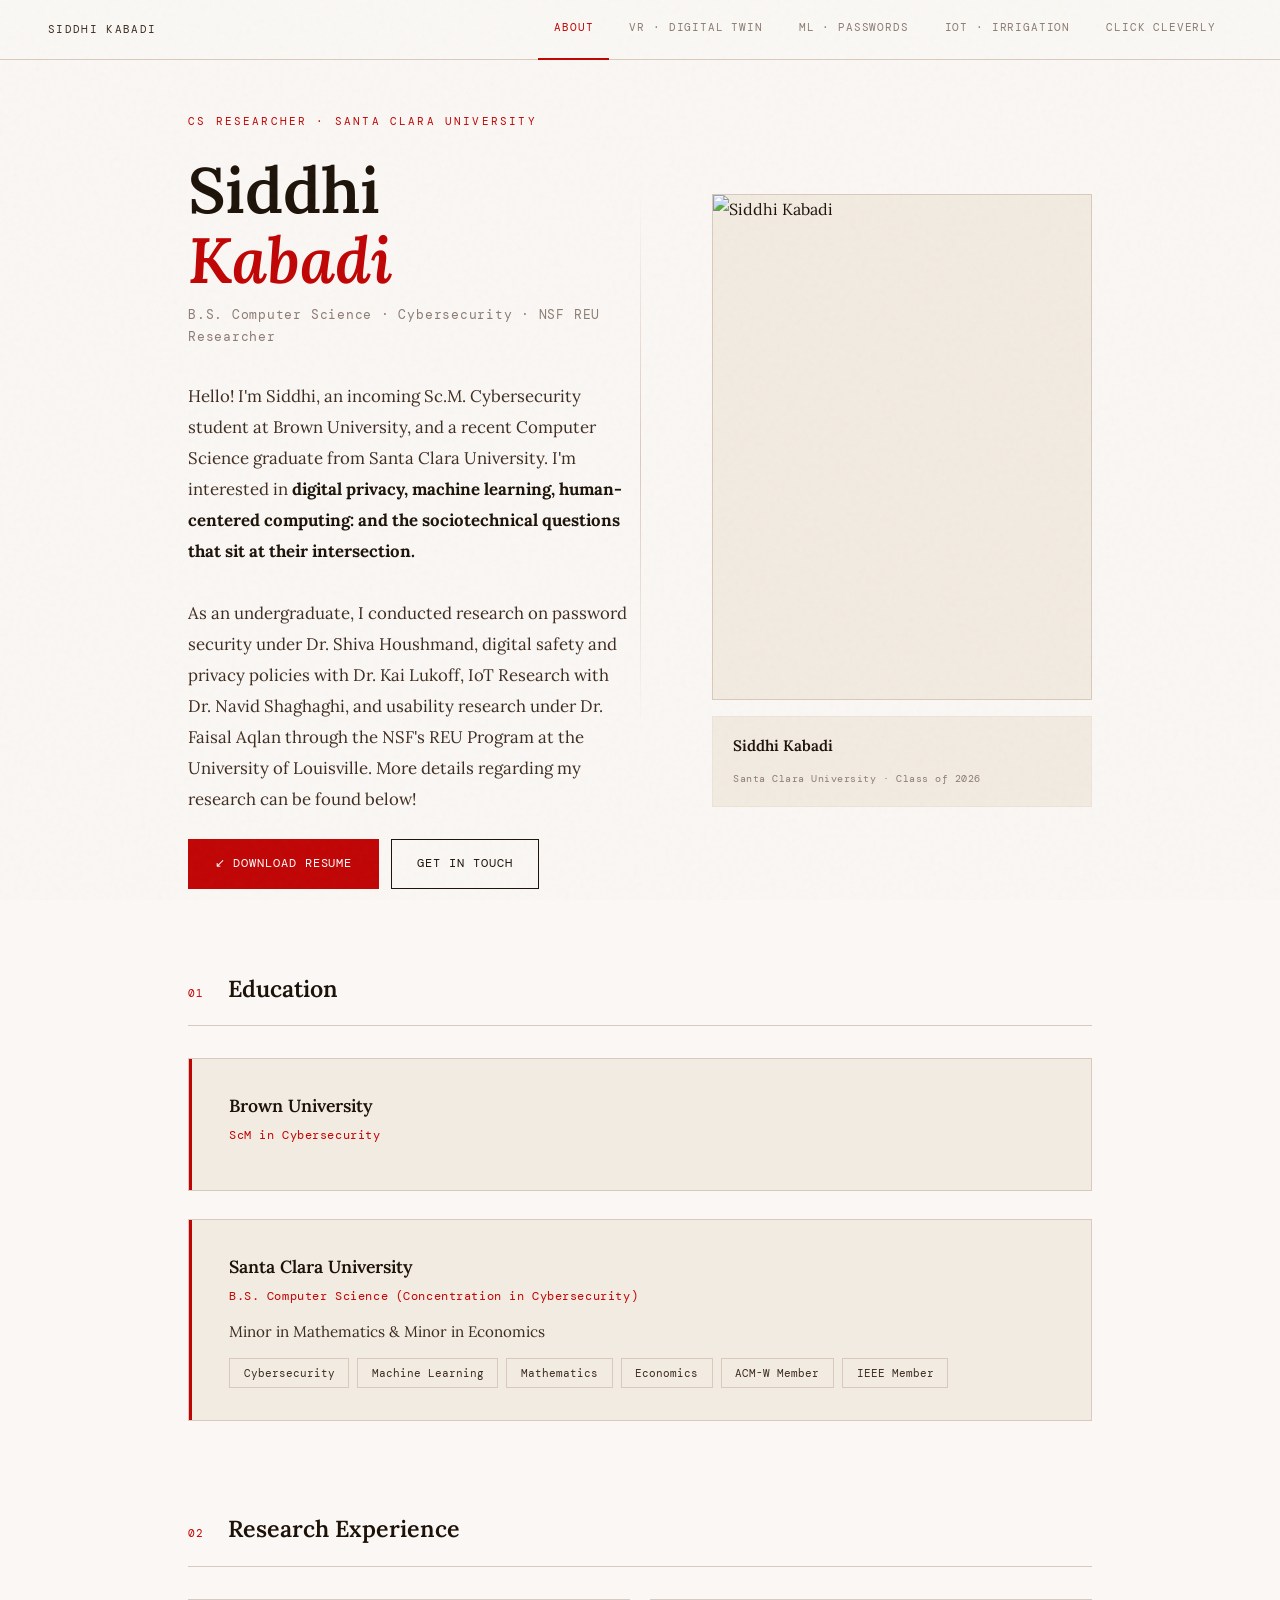
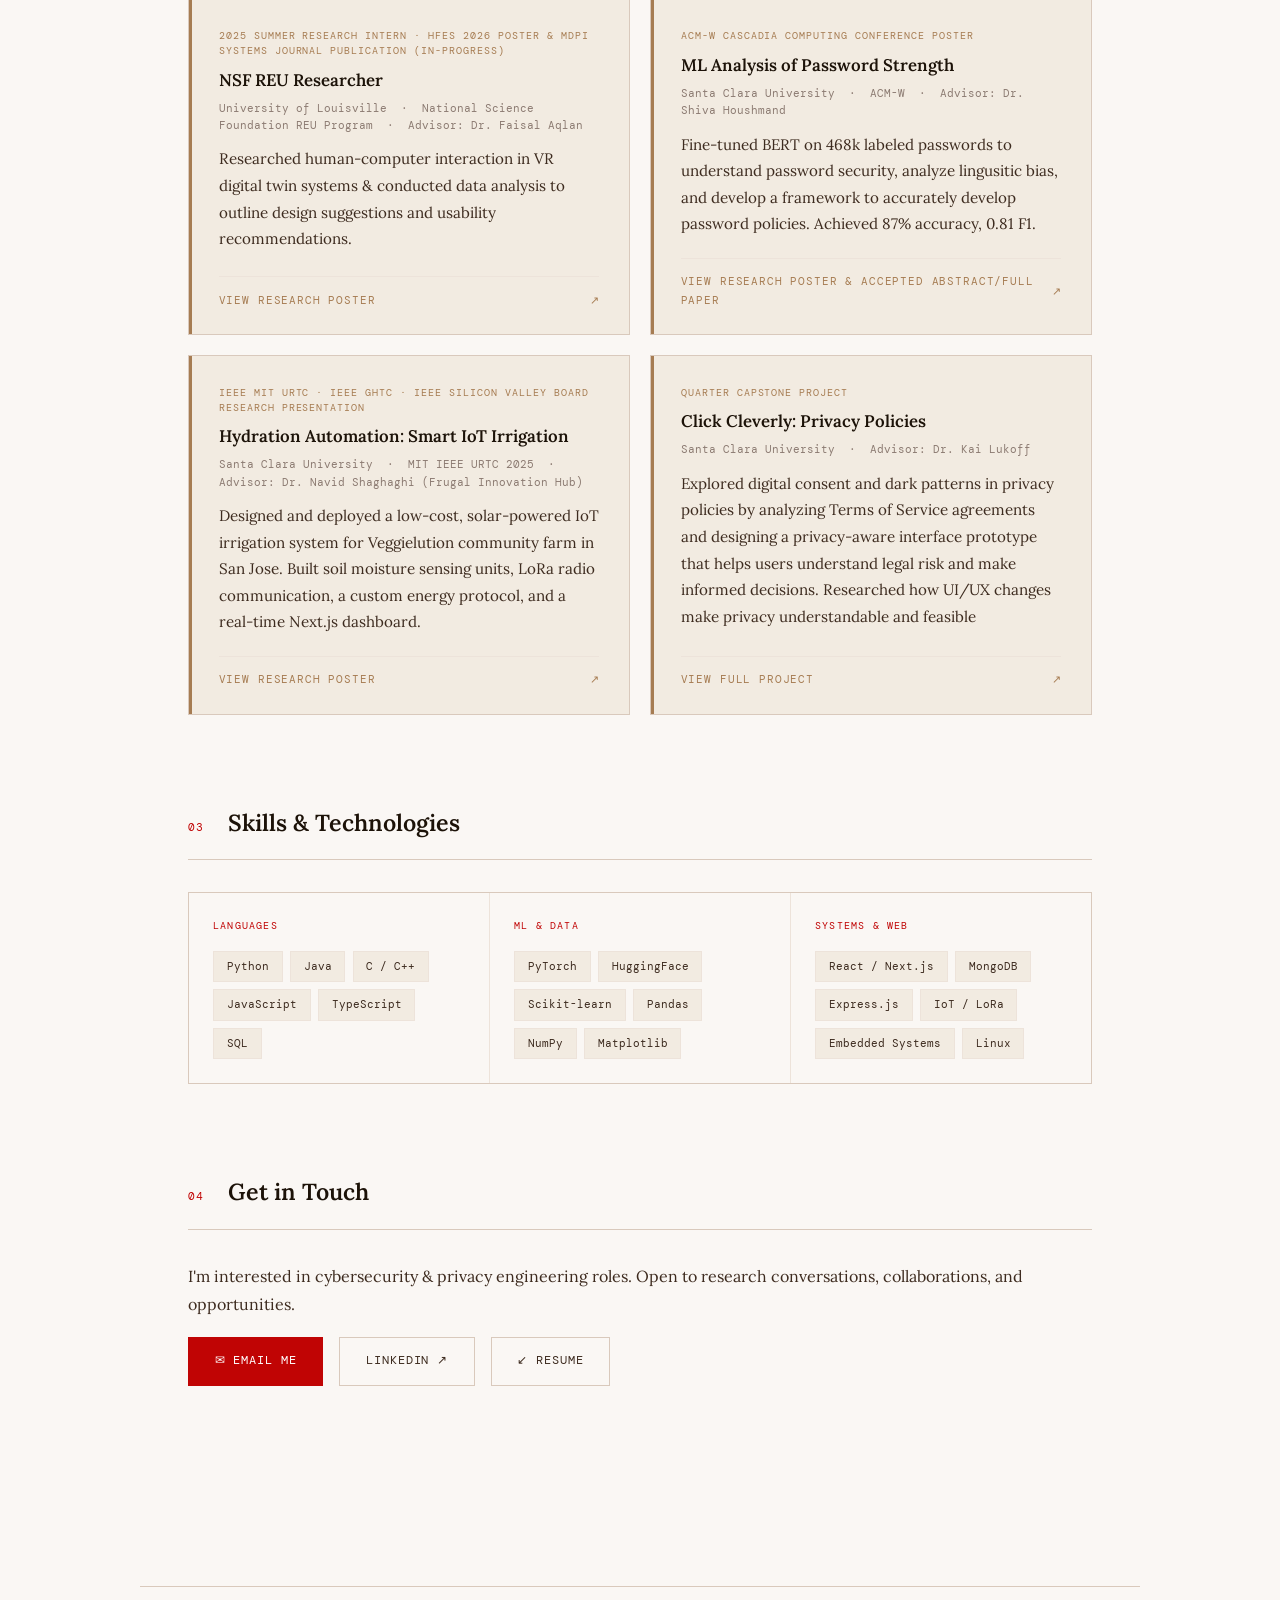
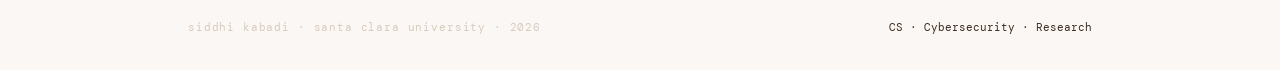
==== commit 63540fb8: "Update index.html" ====
--- a/index.html
+++ b/index.html
@@ -152,6 +152,7 @@
     <p class="hero-bio">
       Hello! I'm Siddhi, an incoming Sc.M. Cybersecurity student at Brown University, and a recent Computer Science graduate from Santa Clara University. I'm interested in <strong> digital privacy, machine learning, human-centered computing: and the sociotechnical questions that sit at their intersection. </strong> 
       <br>
+      <br>
       As an undergraduate, I conducted research on password security under Dr. Shiva Houshmand, digital safety and privacy policies with Dr. Kai Lukoff, IoT Research with Dr. Navid Shaghaghi, and usability research under Dr. Faisal Aqlan through the NSF's REU Program at the University of Louisville. More details regarding my research can be found below!
     </p>
     <div class="hero-cta">
@@ -182,6 +183,7 @@
       <div class="edu-school">Brown University</div>
       <div class="edu-degree">ScM in Cybersecurity</div>
     </div>
+    <br>
     <div class="edu-card">
       <div class="edu-school">Santa Clara University</div>
       <div class="edu-degree">B.S. Computer Science (Concentration in Cybersecurity) </div>
@@ -213,7 +215,7 @@
         <div class="research-title">ML Analysis of Password Strength</div>
         <div class="research-meta">Santa Clara University &nbsp;·&nbsp; ACM-W &nbsp;·&nbsp; Advisor: Dr. Shiva Houshmand</div>
         <p class="research-desc">Fine-tuned BERT on 468k labeled passwords to understand password security, analyze lingusitic bias, and develop a framework to accurately develop password policies. Achieved 87% accuracy, 0.81 F1.</p>
-        <div class="research-cta"><span>View Research Poster</span><span>↗</span></div>
+        <div class="research-cta"><span>View Research Poster & Accepted Abstract/Full Paper </span><span>↗</span></div>
       </a>
       <a class="research-card linked" href="hydrationindex.html#poster">
         <div class="research-label">IEEE MIT URTC · IEEE GHTC · IEEE Silicon Valley Board Research Presentation</div>
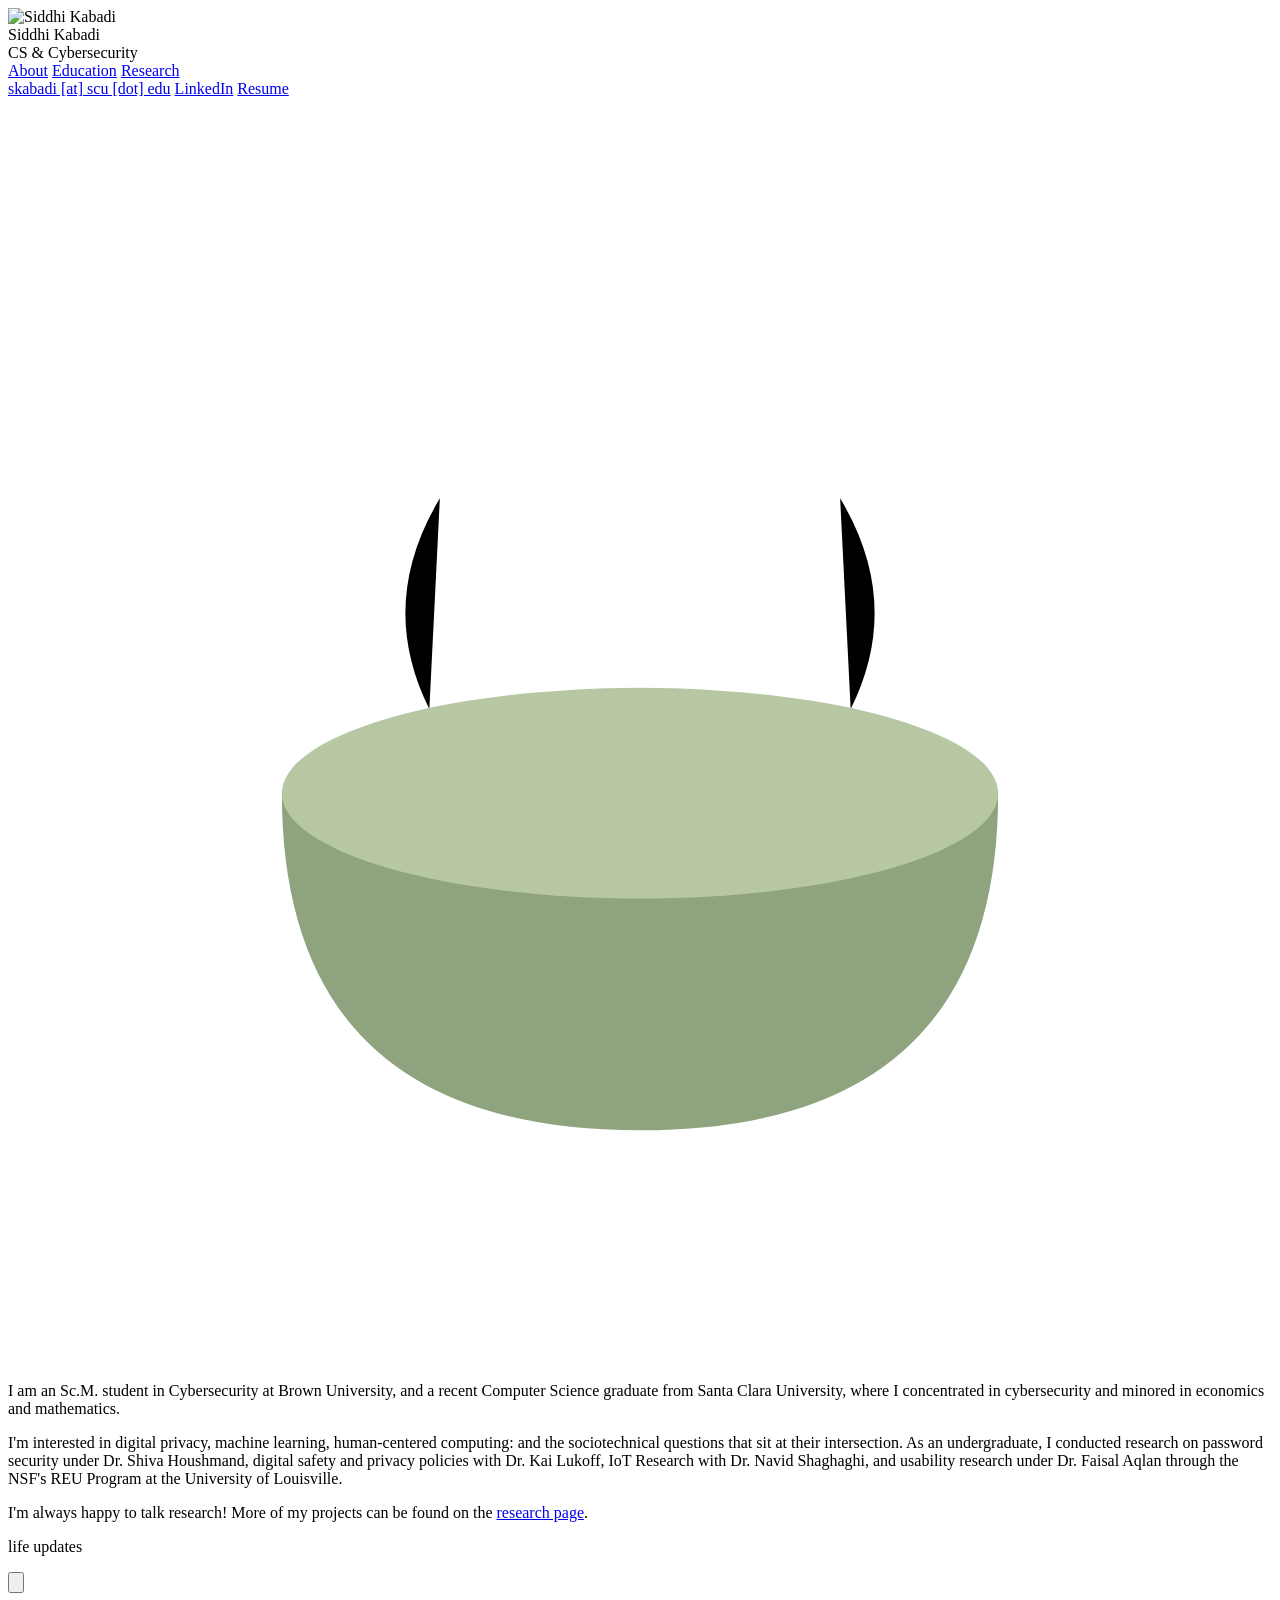
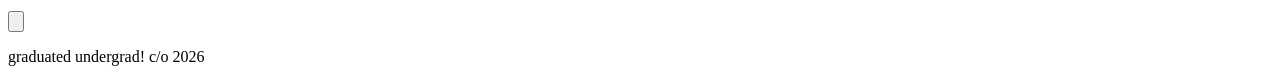
==== commit 7fbbb2e9: "Update index.html" ====
--- a/index.html
+++ b/index.html
@@ -1,302 +1,121 @@
-
 <!DOCTYPE html>
 <html lang="en">
 <head>
-  <meta charset="UTF-8"/>
-  <meta name="viewport" content="width=device-width, initial-scale=1.0"/>
-  <title>Siddhi Kabadi</title>
-  <link href="https://fonts.googleapis.com/css2?family=Lora:ital,wght@0,400;0,600;1,400&family=DM+Mono:wght@300;400;500&display=swap" rel="stylesheet"/>
-  <style>
-    :root {
-      --cream:#F2EBE1; --warm:#FAF7F4; --ink:#1C1208; --ink-light:#3D2B1F;
-      --rust:#C00404; --gold:#A67C52; --sage:#8C7B72; --border:#D9C9BC; --border-l:#EDE3DA;
-    }
-    *{margin:0;padding:0;box-sizing:border-box;}
-    html{scroll-behavior:smooth;}
-    body{background:var(--warm);color:var(--ink);font-family:'Lora',Georgia,serif;line-height:1.75;overflow-x:hidden;}
-    body::before{content:'';position:fixed;inset:0;background-image:url("data:image/svg+xml,%3Csvg viewBox='0 0 200 200' xmlns='http://www.w3.org/2000/svg'%3E%3Cfilter id='n'%3E%3CfeTurbulence type='fractalNoise' baseFrequency='0.85' numOctaves='4' stitchTiles='stitch'/%3E%3C/filter%3E%3Crect width='100%25' height='100%25' filter='url(%23n)' opacity='0.035'/%3E%3C/svg%3E");pointer-events:none;z-index:999;}
-
-    /* NAV */
-    nav{position:fixed;top:0;left:0;right:0;height:60px;display:flex;align-items:center;justify-content:space-between;padding:0 3rem;background:rgba(250,248,244,0.95);backdrop-filter:blur(10px);border-bottom:1px solid var(--border);z-index:100;}
-    .nav-name{font-family:'DM Mono',monospace;font-size:0.7rem;letter-spacing:0.12em;text-transform:uppercase;color:var(--ink-light);}
-    .nav-links{display:flex;gap:0.25rem;}
-    .nav-link{font-family:'DM Mono',monospace;font-size:0.66rem;letter-spacing:0.08em;text-transform:uppercase;padding:0 1rem;height:60px;display:flex;align-items:center;color:var(--ink-light);text-decoration:none;border-bottom:2px solid transparent;transition:all 0.2s;}
-    .nav-link:hover{color:var(--rust);}
-    .nav-link.active{color:var(--rust);border-bottom-color:var(--rust);}
-    .nav-link.project-link{color:var(--sage);}
-    .nav-link.project-link:hover{color:var(--rust);}
-
-
-    /* HERO */
-    .hero{min-height:100vh;display:grid;grid-template-columns:1fr 380px;gap:5rem;align-items:center;padding:7rem 3rem 5rem;max-width:1000px;margin:0 auto;position:relative;}
-    .hero-rule{position:absolute;left:50%;top:20%;width:1px;height:55%;background:linear-gradient(to bottom,transparent,var(--border),transparent);}
-    .eyebrow{font-family:'DM Mono',monospace;font-size:0.68rem;letter-spacing:0.2em;text-transform:uppercase;color:var(--rust);margin-bottom:1.5rem;opacity:0;animation:fadeUp 0.6s ease 0.2s forwards;}
-    .hero h1{font-size:clamp(2.8rem,5vw,4.2rem);font-weight:600;line-height:1.1;color:var(--ink);margin-bottom:0.5rem;opacity:0;animation:fadeUp 0.7s ease 0.35s forwards;}
-    .hero h1 em{font-style:italic;color:var(--rust);}
-    .hero-role{font-family:'DM Mono',monospace;font-size:0.8rem;letter-spacing:0.06em;color:var(--sage);margin-bottom:2rem;opacity:0;animation:fadeUp 0.7s ease 0.5s forwards;}
-    .hero-bio{font-size:1.05rem;color:var(--ink-light);line-height:1.85;margin-bottom:1.5rem;opacity:0;animation:fadeUp 0.7s ease 0.65s forwards;}
-    .hero-bio strong{color:var(--ink);}
-    .hero-cta{display:flex;gap:0.75rem;flex-wrap:wrap;opacity:0;animation:fadeUp 0.7s ease 0.8s forwards;margin-top:0.5rem;}
-
-    /* PHOTO */
-    .hero-right{opacity:0;animation:fadeUp 0.8s ease 0.5s forwards;}
-    .photo-frame{position:relative;}
-    .photo-placeholder{width:100%;aspect-ratio:3/4;background:var(--cream);border:1px solid var(--border);overflow:hidden;}
-    .photo-placeholder img{width:100%;height:100%;object-fit:cover;display:block;}
-    .photo-caption{margin-top:1rem;padding:1rem 1.25rem;border:1px solid var(--border-l);background:var(--cream);}
-    .photo-caption-name{font-size:0.95rem;font-weight:600;color:var(--ink);display:block;margin-bottom:0.15rem;}
-    .photo-caption-sub{font-family:'DM Mono',monospace;font-size:0.65rem;color:var(--sage);letter-spacing:0.05em;}
-
-    /* MAIN */
-    main{max-width:1000px;margin:0 auto;padding:0 3rem 7rem;}
-    section{margin-bottom:5.5rem;}
-    .sec-head{display:flex;align-items:baseline;gap:1.5rem;margin-bottom:2rem;padding-bottom:1rem;border-bottom:1px solid var(--border);}
-    .sec-num{font-family:'DM Mono',monospace;font-size:0.68rem;color:var(--rust);letter-spacing:0.1em;}
-    h2{font-size:1.45rem;font-weight:600;color:var(--ink);}
-    p{color:var(--ink-light);margin-bottom:1.2rem;font-size:1rem;}
-    p:last-child{margin-bottom:0;}
-    p strong{color:var(--ink);}
-
-    /* EDUCATION */
-    .edu-card{background:var(--cream);border:1px solid var(--border);padding:2rem 2rem 2rem 2.5rem;position:relative;}
-    .edu-card::before{content:'';position:absolute;top:0;left:0;width:3px;height:100%;background:var(--rust);}
-    .edu-school{font-size:1.1rem;font-weight:600;color:var(--ink);margin-bottom:0.25rem;}
-    .edu-degree{font-family:'DM Mono',monospace;font-size:0.72rem;color:var(--rust);letter-spacing:0.05em;margin-bottom:0.75rem;}
-    .edu-details{display:flex;flex-wrap:wrap;gap:0.5rem;margin-top:0.75rem;}
-    .edu-tag{font-family:'DM Mono',monospace;font-size:0.67rem;padding:0.3rem 0.85rem;border:1px solid var(--border);color:var(--ink-light);}
-
-    /* RESEARCH */
-    .research-grid{display:grid;grid-template-columns:1fr 1fr;gap:1.25rem;}
-    .research-card{background:var(--cream);border:1px solid var(--border);padding:1.85rem 1.85rem 1.5rem;position:relative;display:flex;flex-direction:column;text-decoration:none;color:inherit;transition:border-color 0.2s;min-height:260px;}
-    .research-card::before{content:'';position:absolute;top:0;left:0;width:3px;height:100%;background:var(--gold);}
-    .research-card.linked{cursor:pointer;}
-    .research-card.linked:hover{border-color:var(--rust);}
-    .research-label{font-family:'DM Mono',monospace;font-size:0.62rem;letter-spacing:0.1em;text-transform:uppercase;color:var(--gold);margin-bottom:0.4rem;line-height:1.5;}
-    .research-title{font-size:1.05rem;font-weight:600;color:var(--ink);margin-bottom:0.3rem;}
-    .research-meta{font-family:'DM Mono',monospace;font-size:0.68rem;color:var(--sage);margin-bottom:0.75rem;line-height:1.6;}
-    .research-desc{font-size:0.95rem;color:var(--ink-light);margin:0;flex:1;}
-    .research-cta{margin-top:1.25rem;padding-top:0.9rem;border-top:1px solid var(--border-l);font-family:'DM Mono',monospace;font-size:0.66rem;letter-spacing:0.08em;text-transform:uppercase;color:var(--gold);display:flex;align-items:center;justify-content:space-between;transition:color 0.2s;}
-    .research-card.linked:hover .research-cta{color:var(--rust);}
-
-    /* SKILLS */
-    .skills-grid{display:grid;grid-template-columns:repeat(3,1fr);gap:1px;background:var(--border-l);border:1px solid var(--border);}
-    .skill-group{background:var(--warm);padding:1.5rem;}
-    .skill-group-label{font-family:'DM Mono',monospace;font-size:0.62rem;letter-spacing:0.12em;text-transform:uppercase;color:var(--rust);margin-bottom:1rem;}
-    .skill-pills{display:flex;flex-wrap:wrap;gap:0.45rem;}
-    .skill-pill{font-family:'DM Mono',monospace;font-size:0.68rem;padding:0.32rem 0.8rem;background:var(--cream);border:1px solid var(--border-l);color:var(--ink-light);transition:all 0.2s;cursor:default;}
-    .skill-pill:hover{border-color:var(--rust);color:var(--rust);}
-
-    /* CONTACT */
-    .contact-row{display:flex;gap:1rem;flex-wrap:wrap;}
-    .contact-link{font-family:'DM Mono',monospace;font-size:0.72rem;letter-spacing:0.08em;text-transform:uppercase;text-decoration:none;padding:0.85rem 1.6rem;border:1px solid var(--border);color:var(--ink-light);transition:all 0.2s;display:inline-flex;align-items:center;gap:0.6rem;}
-    .contact-link:hover{border-color:var(--rust);color:var(--rust);}
-    .contact-link.primary{background:var(--rust);border-color:var(--rust);color:white;}
-    .contact-link.primary:hover{background:#A00303;}
-
-    /* BTNS */
-    .btn{font-family:'DM Mono',monospace;font-size:0.72rem;letter-spacing:0.08em;text-transform:uppercase;text-decoration:none;padding:0.85rem 1.6rem;border:1px solid var(--ink);color:var(--ink);transition:all 0.2s;display:inline-flex;align-items:center;gap:0.5rem;cursor:pointer;background:none;}
-    .btn:hover{background:var(--ink);color:var(--warm);}
-    .btn.primary{background:var(--rust);border-color:var(--rust);color:white;}
-    .btn.primary:hover{background:#A00303;border-color:#A00303;}
-
-    /* FOOTER */
-    footer{border-top:1px solid var(--border);padding:2rem 3rem;max-width:1000px;margin:0 auto;display:flex;justify-content:space-between;align-items:center;}
-    .f-left{font-family:'DM Mono',monospace;font-size:0.66rem;color:var(--border);letter-spacing:0.08em;}
-    .f-right{font-family:'DM Mono',monospace;font-size:0.66rem;color:var(--ink-light);}
-
-    /* REVEAL */
-    .reveal{opacity:0;transform:translateY(18px);transition:opacity 0.7s ease,transform 0.7s ease;}
-    .reveal.visible{opacity:1;transform:none;}
-    @keyframes fadeUp{from{opacity:0;transform:translateY(18px);}to{opacity:1;transform:none;}}
-
-    @media(max-width:780px){
-      nav{padding:0 1.5rem;}
-      .nav-links{display:none;}
-      .brown-banner{padding:7rem 1.5rem 4rem;}
-      .brown-banner-inner{grid-template-columns:1fr;gap:2rem;}
-      .brown-logo-block{flex-direction:row;justify-content:flex-start;}
-      .hero{grid-template-columns:1fr;gap:2.5rem;padding:5rem 1.5rem 4rem;}
-      .hero-rule{display:none;}
-      .hero-right{order:-1;}
-      .photo-placeholder{aspect-ratio:1/1;}
-      main{padding-left:1.5rem;padding-right:1.5rem;}
-      .skills-grid{grid-template-columns:1fr;}
-      .research-grid{grid-template-columns:1fr;}
-      footer{padding-left:1.5rem;padding-right:1.5rem;flex-direction:column;gap:0.5rem;text-align:center;}
-    }
-  </style>
+<meta charset="UTF-8"/>
+<meta name="viewport" content="width=device-width, initial-scale=1.0"/>
+<title>Siddhi Kabadi</title>
+<link rel="preconnect" href="https://fonts.googleapis.com">
+<link href="https://fonts.googleapis.com/css2?family=PT+Serif:ital,wght@0,400;0,700;1,400;1,700&display=swap" rel="stylesheet"/>
+<link rel="icon" type="image/svg+xml" href="favicon.svg">
+<link rel="stylesheet" href="style.css"/>
 </head>
 <body>
 
-<nav>
-  <span class="nav-name">Siddhi Kabadi</span>
-  <div class="nav-links">
-    <a class="nav-link active" href="index.html">About</a>
-    <a class="nav-link project-link" href="digitaltwinindex.html">VR · Digital Twin</a>
-    <a class="nav-link project-link" href="passwordsindex.html">ML · Passwords</a>
-    <a class="nav-link project-link" href="hydrationindex.html">IoT · Irrigation</a>
-    <a class="nav-link project-link" href="clickcleverlyindex.html">Click Cleverly</a>
-  </div>
-</nav>
+<div class="page">
+  <aside class="sidebar">
+    <img class="sb-photo" src="siddhi.jpeg" alt="Siddhi Kabadi">
+    <div class="sb-name">Siddhi Kabadi</div>
+    <div class="sb-tagline">CS &amp; Cybersecurity</div>
+    <nav class="sb-nav">
+      <a class="sb-tab active" href="index.html">About</a>
+      <a class="sb-tab" href="education.html">Education</a>
+      <a class="sb-tab" href="research.html">Research</a>
+    </nav>
+    <div class="sb-contact">
+      <a href="mailto:skabadi@scu.edu">skabadi [at] scu [dot] edu</a>
+      <a href="https://linkedin.com/in/siddhikabadi/" target="_blank">LinkedIn</a>
+      <a href="resume.pdf" download>Resume</a>
+    </div>
+  </aside>
 
-<!-- BROWN UNIVERSITY GREETING BANNER -->
+  <main class="content">
+    <div class="content-inner centered">
 
-<div class="brown-divider"></div>
-<!-- HERO -->
-<div class="hero">
-  <div class="hero-rule"></div>
-  <div class="hero-left">
-    <p class="eyebrow">CS Researcher · Santa Clara University</p>
-    <h1>Siddhi<br><em>Kabadi</em></h1>
-    <p class="hero-role">B.S. Computer Science · Cybersecurity · NSF REU Researcher</p>
-    <p class="hero-bio">
-      Hello! I'm Siddhi, an incoming Sc.M. Cybersecurity student at Brown University, and a recent Computer Science graduate from Santa Clara University. I'm interested in <strong> digital privacy, machine learning, human-centered computing: and the sociotechnical questions that sit at their intersection. </strong> 
-      <br>
-      <br>
-      As an undergraduate, I conducted research on password security under Dr. Shiva Houshmand, digital safety and privacy policies with Dr. Kai Lukoff, IoT Research with Dr. Navid Shaghaghi, and usability research under Dr. Faisal Aqlan through the NSF's REU Program at the University of Louisville. More details regarding my research can be found below!
-    </p>
-    <div class="hero-cta">
-      <a href="resume.pdf" download class="btn primary">↙ Download Resume</a>
-      <a href="mailto:skabadi@scu.edu" class="btn">Get in Touch</a>
+      <div class="hero-center">
+        <div class="matcha-deco" aria-hidden="true">
+          <svg viewBox="0 0 120 120">
+            <path class="matcha-steam s1" d="M40 58 Q35 48 41 38"/>
+            <path class="matcha-steam s2" d="M80 58 Q85 48 79 38"/>
+            <path d="M26 66 Q26 98 60 98 Q94 98 94 66 Z" fill="#8FA37E" stroke="var(--accent)" stroke-width="2"/>
+            <ellipse cx="60" cy="66" rx="34" ry="10" fill="#B7C7A3" stroke="var(--accent)" stroke-width="2"/>
+            <g class="matcha-whisk">
+              <path d="M60 64 Q52 74 47 85" stroke="var(--accent)" stroke-width="1.8" fill="none" stroke-linecap="round"/>
+              <path d="M60 64 Q56 76 54 87" stroke="var(--accent)" stroke-width="1.8" fill="none" stroke-linecap="round"/>
+              <path d="M60 64 Q60 78 60 88" stroke="var(--accent)" stroke-width="1.8" fill="none" stroke-linecap="round"/>
+              <path d="M60 64 Q64 76 66 87" stroke="var(--accent)" stroke-width="1.8" fill="none" stroke-linecap="round"/>
+              <path d="M60 64 Q68 74 73 85" stroke="var(--accent)" stroke-width="1.8" fill="none" stroke-linecap="round"/>
+              <line x1="60" y1="22" x2="60" y2="64" stroke="var(--accent)" stroke-width="3" stroke-linecap="round"/>
+            </g>
+          </svg>
+        </div>
+
+        <div class="bio">
+          <p>
+            I am an Sc.M. student in Cybersecurity at Brown University, and a recent Computer Science graduate from Santa Clara University, where I concentrated in cybersecurity and minored in economics and mathematics. 
+          </p>
+          <p>
+            I'm interested in <span class="emph"> digital privacy, machine learning, human-centered computing: and the sociotechnical questions that sit at their intersection.</span> As an undergraduate, I conducted research on password security under Dr. Shiva Houshmand, digital safety and privacy policies with Dr. Kai Lukoff, IoT Research with Dr. Navid Shaghaghi, and usability research under Dr. Faisal Aqlan through the NSF's REU Program at the University of Louisville.
+          </p>
+          <p>
+            I'm always happy to talk research! More of my projects can be found on the <a href="research.html" class="proj-link">research page</a>.
+          </p>
+        </div>
+      </div>
+
+      <p class="life-updates">life updates</p>
+
+      <div class="stack-section">
+        <div class="carousel">
+          <button class="car-arrow car-prev" aria-label="Previous photo">
+            <svg viewBox="0 0 24 24"><path d="M15 5 L8 12 L15 19" fill="none" stroke="currentColor" stroke-width="2" stroke-linecap="round" stroke-linejoin="round"/></svg>
+          </button>
+          <div class="car-photo-frame">
+            <img class="car-photo" id="carPhoto" src="test-photo-1.jpg" alt="">
+          </div>
+          <button class="car-arrow car-next" aria-label="Next photo">
+            <svg viewBox="0 0 24 24"><path d="M9 5 L16 12 L9 19" fill="none" stroke="currentColor" stroke-width="2" stroke-linecap="round" stroke-linejoin="round"/></svg>
+          </button>
+        </div>
+        <p class="stack-caption" id="stackCaption"></p>
+      </div>
+
     </div>
-  </div>
-
-  <div class="hero-right">
-    <div class="photo-frame">
-      <div class="photo-placeholder">
-        <img src="siddhi.jpeg" alt="Siddhi Kabadi">
-      </div>
-      <div class="photo-caption">
-        <span class="photo-caption-name">Siddhi Kabadi</span>
-        <span class="photo-caption-sub">Santa Clara University · Class of 2026</span>
-      </div>
-    </div>
-  </div>
+  </main>
 </div>
 
-<main>
+<script>
+  (function(){
+    const photos = [
+      {src:'test-photo-1.jpg', caption:'graduated undergrad! c/o 2026'},
+      {src:'test-photo-2.jpg', caption:'visited japan! had the best matchas (nothing will ever compare)'},
+      {src:'test-photo-3.jpg', caption:'goodbye to CA :('},
+      {src:'test-photo-4.jpg', caption:'stargazing!'},
+    ];
+    let idx = 0;
+    const img = document.getElementById('carPhoto');
+    const caption = document.getElementById('stackCaption');
 
-  <!-- EDUCATION -->
-  <section class="reveal">
-    <div class="sec-head"><span class="sec-num">01</span><h2>Education</h2></div>
-    <div class="edu-card">
-      <div class="edu-school">Brown University</div>
-      <div class="edu-degree">ScM in Cybersecurity</div>
-    </div>
-    <br>
-    <div class="edu-card">
-      <div class="edu-school">Santa Clara University</div>
-      <div class="edu-degree">B.S. Computer Science (Concentration in Cybersecurity) </div>
-      <p style="margin:0;font-size:0.95rem;">Minor in Mathematics &amp; Minor in Economics</p>
-      <div class="edu-details">
-        <span class="edu-tag">Cybersecurity</span>
-        <span class="edu-tag">Machine Learning</span>
-        <span class="edu-tag">Mathematics</span>
-        <span class="edu-tag">Economics</span>
-        <span class="edu-tag">ACM-W Member</span>
-        <span class="edu-tag">IEEE Member</span>
-      </div>
-    </div>
-  </section>
+    function show(i){
+      idx = (i + photos.length) % photos.length;
+      img.style.opacity = 0;
+      setTimeout(() => {
+        img.src = photos[idx].src;
+        caption.style.opacity = 0;
+        img.style.opacity = 1;
+        setTimeout(() => {
+          caption.textContent = photos[idx].caption;
+          caption.style.opacity = 1;
+        }, 80);
+      }, 200);
+    }
 
-  <!-- RESEARCH -->
-  <section class="reveal">
-    <div class="sec-head"><span class="sec-num">02</span><h2>Research Experience</h2></div>
-    <div class="research-grid">
-      <a class="research-card linked" href="digitaltwinindex.html#poster">
-        <div class="research-label">2025 Summer Research Intern · HFES 2026 Poster &amp; MDPI Systems Journal Publication (In-Progress)</div>
-        <div class="research-title">NSF REU Researcher</div>
-        <div class="research-meta">University of Louisville &nbsp;·&nbsp; National Science Foundation REU Program &nbsp;·&nbsp; Advisor: Dr. Faisal Aqlan</div>
-        <p class="research-desc">Researched human-computer interaction in VR digital twin systems & conducted data analysis to outline design suggestions and usability recommendations.</p>
-        <div class="research-cta"><span>View Research Poster</span><span>↗</span></div>
-      </a>
-      <a class="research-card linked" href="passwordsindex.html#poster">
-        <div class="research-label">ACM-W Cascadia Computing Conference Poster</div>
-        <div class="research-title">ML Analysis of Password Strength</div>
-        <div class="research-meta">Santa Clara University &nbsp;·&nbsp; ACM-W &nbsp;·&nbsp; Advisor: Dr. Shiva Houshmand</div>
-        <p class="research-desc">Fine-tuned BERT on 468k labeled passwords to understand password security, analyze lingusitic bias, and develop a framework to accurately develop password policies. Achieved 87% accuracy, 0.81 F1.</p>
-        <div class="research-cta"><span>View Research Poster & Accepted Abstract/Full Paper </span><span>↗</span></div>
-      </a>
-      <a class="research-card linked" href="hydrationindex.html#poster">
-        <div class="research-label">IEEE MIT URTC · IEEE GHTC · IEEE Silicon Valley Board Research Presentation</div>
-        <div class="research-title">Hydration Automation: Smart IoT Irrigation</div>
-        <div class="research-meta">Santa Clara University &nbsp;·&nbsp; MIT IEEE URTC 2025 &nbsp;·&nbsp; Advisor: Dr. Navid Shaghaghi (Frugal Innovation Hub)</div>
-        <p class="research-desc">Designed and deployed a low-cost, solar-powered IoT irrigation system for Veggielution community farm in San Jose. Built soil moisture sensing units, LoRa radio communication, a custom energy protocol, and a real-time Next.js dashboard.</p>
-        <div class="research-cta"><span>View Research Poster</span><span>↗</span></div>
-      </a>
-      <a class="research-card linked" href="clickcleverlyindex.html">
-        <div class="research-label">Quarter Capstone Project</div>
-        <div class="research-title">Click Cleverly: Privacy Policies</div>
-        <div class="research-meta">Santa Clara University &nbsp;·&nbsp; Advisor: Dr. Kai Lukoff</div>
-        <p class="research-desc">Explored digital consent and dark patterns in privacy policies by analyzing Terms of Service agreements and designing a privacy-aware interface prototype that helps users understand legal risk and make informed decisions. Researched how UI/UX changes make privacy understandable and feasible</p>
-        <div class="research-cta"><span>View Full Project</span><span>↗</span></div>
-      </a>
-    </div>
-  </section>
+    document.querySelector('.car-prev').addEventListener('click', () => show(idx - 1));
+    document.querySelector('.car-next').addEventListener('click', () => show(idx + 1));
 
-  <!-- SKILLS -->
-  <section class="reveal">
-    <div class="sec-head"><span class="sec-num">03</span><h2>Skills &amp; Technologies</h2></div>
-    <div class="skills-grid">
-      <div class="skill-group">
-        <div class="skill-group-label">Languages</div>
-        <div class="skill-pills">
-          <span class="skill-pill">Python</span>
-          <span class="skill-pill">Java</span>
-          <span class="skill-pill">C / C++</span>
-          <span class="skill-pill">JavaScript</span>
-          <span class="skill-pill">TypeScript</span>
-          <span class="skill-pill">SQL</span>
-        </div>
-      </div>
-      <div class="skill-group">
-        <div class="skill-group-label">ML &amp; Data</div>
-        <div class="skill-pills">
-          <span class="skill-pill">PyTorch</span>
-          <span class="skill-pill">HuggingFace</span>
-          <span class="skill-pill">Scikit-learn</span>
-          <span class="skill-pill">Pandas</span>
-          <span class="skill-pill">NumPy</span>
-          <span class="skill-pill">Matplotlib</span>
-        </div>
-      </div>
-      <div class="skill-group">
-        <div class="skill-group-label">Systems &amp; Web</div>
-        <div class="skill-pills">
-          <span class="skill-pill">React / Next.js</span>
-          <span class="skill-pill">MongoDB</span>
-          <span class="skill-pill">Express.js</span>
-          <span class="skill-pill">IoT / LoRa</span>
-          <span class="skill-pill">Embedded Systems</span>
-          <span class="skill-pill">Linux</span>
-        </div>
-      </div>
-    </div>
-  </section>
-
-  <!-- CONTACT -->
-  <section class="reveal">
-    <div class="sec-head"><span class="sec-num">04</span><h2>Get in Touch</h2></div>
-    <p>I'm interested in cybersecurity & privacy engineering roles. Open to research conversations, collaborations, and opportunities.</p>
-    <div class="contact-row">
-      <a href="mailto:skabadi@scu.edu" class="contact-link primary">✉ Email Me</a>
-      <a href="https://linkedin.com/in/siddhikabadi/" target="_blank" class="contact-link">LinkedIn ↗</a>
-      <a href="resume.pdf" download class="contact-link">↙ Resume</a>
-    </div>
-  </section>
-
-</main>
-
-<footer>
-  <span class="f-left">siddhi kabadi · santa clara university · 2026</span>
-  <span class="f-right">CS · Cybersecurity · Research</span>
-</footer>
-
-<script>
-  const obs = new IntersectionObserver(entries => entries.forEach(e => {
-    if(e.isIntersecting) e.target.classList.add('visible');
-  }), {threshold: 0.08});
-  document.querySelectorAll('.reveal').forEach(el => obs.observe(el));
+    caption.textContent = photos[0].caption;
+  })();
 </script>
+<script src="script.js" defer></script>
 </body>
 </html>
+
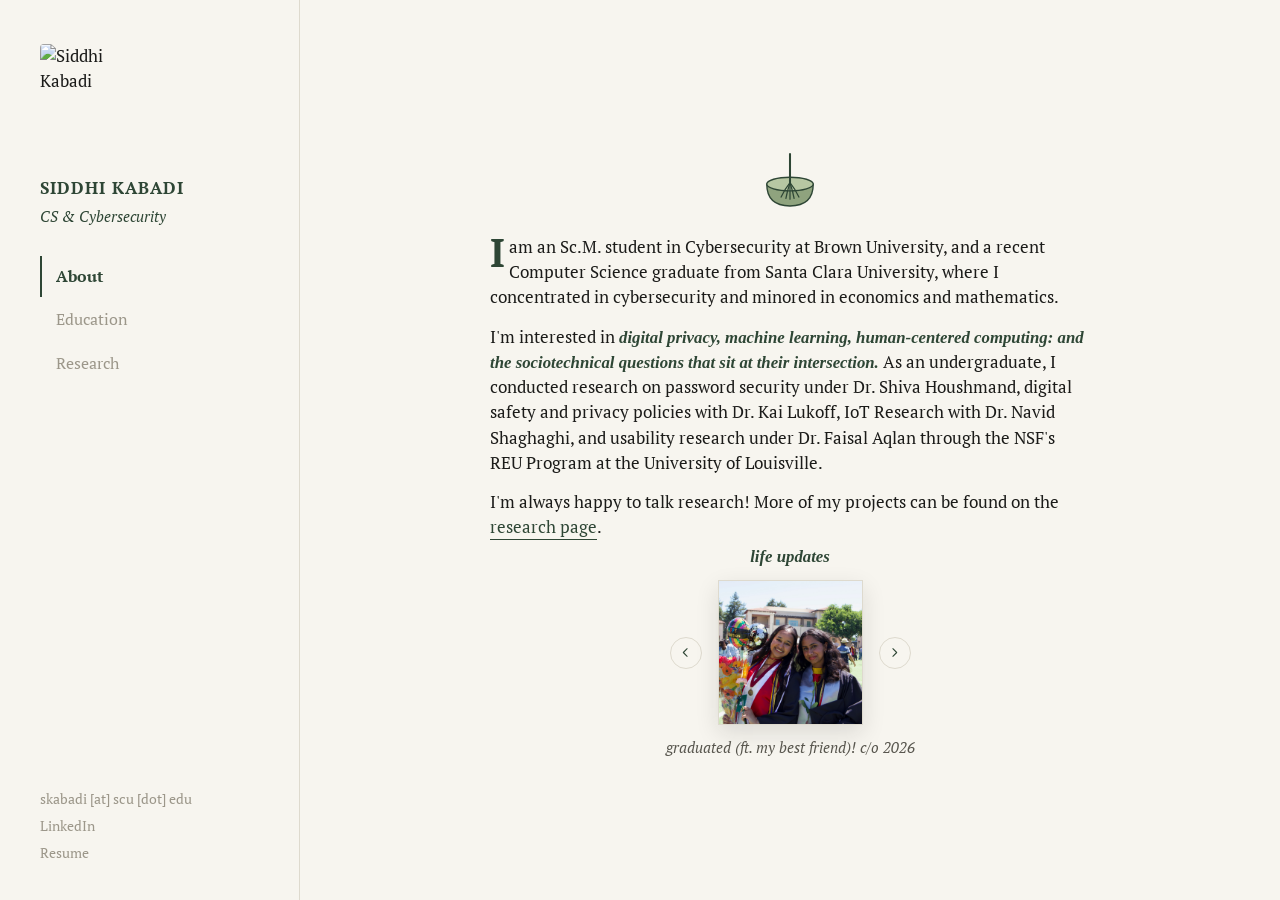
==== commit 7801748e: "Update index.html" ====
--- a/index.html
+++ b/index.html
@@ -86,7 +86,7 @@
 <script>
   (function(){
     const photos = [
-      {src:'test-photo-1.jpg', caption:'graduated undergrad! c/o 2026'},
+      {src:'test-photo-1.jpg', caption:'graduated (ft. my best friend)! c/o 2026'},
       {src:'test-photo-2.jpg', caption:'visited japan! had the best matchas (nothing will ever compare)'},
       {src:'test-photo-3.jpg', caption:'goodbye to CA :('},
       {src:'test-photo-4.jpg', caption:'stargazing!'},
--- a/style.css
+++ b/style.css
@@ -0,0 +1,324 @@
+/* ============================================================
+   Siddhi Kabadi — portfolio stylesheet
+   A fixed left sidebar (portrait, name, tabs, contact) beside a
+   flowing content column. Deep ink-navy accent, small-caps
+   wordmark, inline hover popovers for extra detail.
+   ============================================================ */
+
+:root {
+  --paper: #F7F5EF;
+  --ink: #1B1B19;
+  --ink-soft: #58564E;
+  --ink-faint: #9C978A;
+  --accent: #2E4635;
+  --accent-soft: #4C6B54;
+  --line: #DEDACE;
+}
+
+*{margin:0;padding:0;box-sizing:border-box;}
+html{scroll-behavior:smooth;}
+body{
+  background:
+    radial-gradient(circle, rgba(46,70,53,0.05) 0.6px, transparent 0.6px) 0 0/14px 14px,
+    var(--paper);
+  color:var(--ink);
+  font-family:'PT Serif', Georgia, 'Times New Roman', serif;
+  font-size:1.05rem;
+  line-height:1.5;
+  -webkit-font-smoothing:antialiased;
+}
+
+a{color:inherit;text-decoration:none;}
+em{font-style:italic;}
+
+/* ---------- LAYOUT ---------- */
+.page{display:flex;min-height:100vh;}
+
+/* ---------- SIDEBAR ---------- */
+.sidebar{
+  width:300px;flex-shrink:0;
+  padding:2.75rem 2.5rem 2.25rem;
+  border-right:1px solid var(--line);
+  display:flex;flex-direction:column;
+}
+.sb-photo{
+  width:112px;height:112px;border-radius:4px;
+  object-fit:cover;margin-bottom:1.25rem;
+  filter:grayscale(10%);
+}
+.sb-name{
+  font-size:1.05rem;
+  font-weight:600;
+  letter-spacing:0.06em;
+  text-transform:uppercase;
+  color:var(--accent);
+  margin-bottom:0.3rem;
+}
+.sb-tagline{
+  color:var(--accent);
+  font-style:italic;
+  font-size:0.92rem;
+  margin-bottom:1.75rem;
+}
+.sb-nav{display:flex;flex-direction:column;gap:0.15rem;margin-bottom:auto;}
+.sb-tab{
+  padding:0.55rem 0 0.55rem 0.9rem;
+  border-left:2px solid transparent;
+  color:var(--ink-faint);
+  font-size:0.98rem;
+  transition:color 0.2s, border-color 0.2s;
+}
+.sb-tab:hover{color:var(--ink);}
+.sb-tab.active{color:var(--accent);border-left-color:var(--accent);font-weight:600;}
+
+.sb-contact{margin-top:2rem;display:flex;flex-direction:column;gap:0.4rem;}
+.sb-contact a{color:var(--ink-faint);font-size:0.86rem;transition:color 0.2s;}
+.sb-contact a:hover{color:var(--accent);}
+
+/* ---------- CONTENT ---------- */
+.content{
+  flex:1;min-width:0;padding:2.25rem 3rem;
+  display:flex;flex-direction:column;
+  justify-content:center;justify-content:safe center;
+}
+.content-inner{max-width:600px;width:100%;}
+.content-inner.centered{margin-left:auto;margin-right:auto;}
+
+/* the intro block (matcha + bio) sits above the photo carousel;
+   the whole content-inner is vertically centered by .content above */
+.hero-center{
+  display:flex;flex-direction:column;
+  align-items:center;
+  text-align:left;
+}
+
+/* ---------- BIO / ABOUT ---------- */
+.bio p{margin-bottom:0.9rem;color:var(--ink);}
+.bio p:last-child{margin-bottom:0;}
+.bio p:first-of-type::first-letter{
+  font-family:'PT Serif', Georgia, serif;
+  font-size:2.5rem;
+  font-weight:600;
+  color:var(--accent);
+  float:left;
+  line-height:0.78;
+  padding-right:0.1em;
+  padding-top:0.04em;
+}
+
+/* ---------- ORNAMENTAL DIVIDER ---------- */
+.ornament{display:flex;align-items:center;justify-content:center;gap:0.85rem;margin:0.25rem 0 1.25rem;}
+.orn-line{width:52px;height:1px;background:var(--line);}
+.orn-mark{width:6px;height:6px;background:var(--accent);transform:rotate(45deg);flex-shrink:0;}
+
+/* ---------- LIFE UPDATES LABEL (above photo carousel) ---------- */
+.life-updates{
+  text-align:center;
+  font-weight:600;
+  font-style:italic;
+  color:var(--accent);
+  margin:0.2rem 0 0.7rem;
+}
+
+/* ---------- SECTION PAGE HEADS (Research / Education) ---------- */
+.page-head{margin-bottom:1.25rem;}
+.page-title{
+  font-size:clamp(1.5rem,2.6vw,1.9rem);
+  font-weight:600;font-style:italic;
+  color:var(--accent);text-align:center;
+  margin-bottom:0.6rem;letter-spacing:0.01em;
+}
+
+/* ---------- MATCHA DECORATION ---------- */
+.matcha-deco{display:flex;justify-content:center;margin-bottom:0.85rem;}
+.matcha-deco svg{width:82px;height:82px;overflow:visible;}
+.matcha-steam{
+  fill:none;stroke:var(--accent-soft);stroke-width:2;stroke-linecap:round;
+  opacity:0;transform-origin:center;
+  animation:matchaSteam 2.8s ease-in-out infinite;
+}
+.matcha-steam.s2{animation-delay:0.7s;}
+@keyframes matchaSteam{
+  0%{opacity:0;transform:translateY(0) scaleY(0.7);}
+  30%{opacity:0.8;}
+  80%{opacity:0;}
+  100%{opacity:0;transform:translateY(-10px) scaleY(1.1);}
+}
+.matcha-whisk{
+  transform-origin:60px 22px;
+  animation:whiskSwing 2.4s ease-in-out infinite;
+}
+@keyframes whiskSwing{
+  0%,100%{transform:rotate(-9deg);}
+  50%{transform:rotate(9deg);}
+}
+
+/* ---------- PHOTO CAROUSEL ---------- */
+.stack-section{margin-top:0.25rem;}
+.carousel{
+  display:flex;align-items:center;justify-content:center;
+  gap:1rem;margin-bottom:0.75rem;
+}
+.car-photo-frame{
+  width:145px;height:145px;flex-shrink:0;
+  overflow:hidden;border:1px solid var(--line);
+  box-shadow:0 8px 22px rgba(27,27,25,0.12);
+}
+.car-photo{
+  width:100%;height:100%;object-fit:cover;display:block;
+  transition:opacity 0.25s ease;
+}
+.car-arrow{
+  width:32px;height:32px;border-radius:50%;flex-shrink:0;
+  border:1px solid var(--line);background:var(--paper);
+  display:flex;align-items:center;justify-content:center;
+  color:var(--accent);cursor:pointer;
+  transition:background 0.2s ease, color 0.2s ease, transform 0.2s ease, border-color 0.2s ease;
+}
+.car-arrow svg{width:13px;height:13px;}
+.car-arrow:hover{background:var(--accent);color:var(--paper);border-color:var(--accent);transform:scale(1.08);}
+.car-arrow:active{transform:scale(0.96);}
+.stack-caption{
+  text-align:center;
+  font-style:italic;
+  color:var(--ink-soft);
+  font-size:0.92rem;
+  min-height:1.6em;
+  transition:opacity 0.25s ease;
+}
+.stack-hint{
+  text-align:center;color:var(--ink-faint);font-size:0.85rem;
+  margin-top:0.35rem;letter-spacing:0.03em;
+}
+
+/* hover popover for inline terms — a compact boxed note directly
+   beneath the phrase, not a full-margin sidenote */
+.term{
+  position:relative;
+  text-decoration:underline;
+  text-decoration-color:var(--accent-soft);
+  text-decoration-thickness:1.5px;
+  text-underline-offset:4px;
+  cursor:default;
+  transition:text-decoration-color 0.2s ease;
+}
+.term:hover{text-decoration-color:var(--accent);}
+.term .pop{
+  position:absolute;
+  left:0;top:calc(100% + 0.4rem);
+  width:260px;
+  background:var(--paper);
+  border:1px solid var(--line);
+  border-top:2px solid var(--accent);
+  padding:0.75rem 0.9rem;
+  font-size:1rem;
+  font-style:italic;
+  color:var(--ink-soft);
+  line-height:1.5;
+  opacity:0;
+  transform:translateY(-4px);
+  pointer-events:none;
+  transition:opacity 0.2s ease, transform 0.2s ease;
+  z-index:20;
+}
+.term:hover .pop{opacity:1;transform:none;}
+@media(max-width:640px){
+  .term .pop{
+    position:static;display:inline;width:auto;border:none;
+    padding:0;margin:0;opacity:1;transform:none;color:var(--ink-soft);
+  }
+  .term .pop::before{content:" — ";color:var(--ink-faint);font-style:normal;}
+}
+
+.emph{color:var(--accent);font-weight:600;font-style:italic;}
+
+/* ---------- RESEARCH LIST ---------- */
+.r-entry{padding:0.9rem 0;border-bottom:1px solid var(--line);}
+.r-entry:first-child{padding-top:0;}
+.r-entry:last-child{border-bottom:none;}
+.r-top{display:flex;justify-content:space-between;align-items:baseline;gap:1.5rem;}
+.r-title{font-size:1.1rem;font-weight:600;color:var(--accent);}
+.r-title:hover{color:var(--accent-soft);}
+.r-venue{color:var(--ink-faint);font-size:0.85rem;white-space:nowrap;flex-shrink:0;}
+.r-meta{color:var(--ink-soft);font-style:italic;font-size:0.92rem;margin-top:0.15rem;}
+.r-note{
+  position:relative;
+  max-height:0;opacity:0;overflow:hidden;margin-top:0;
+  transition:max-height 0.35s ease, opacity 0.25s ease, margin-top 0.35s ease, padding-left 0.35s ease;
+  color:var(--ink-soft);font-size:0.92rem;line-height:1.5;
+  padding-left:0;
+}
+.r-note::before{
+  content:"{";
+  position:absolute;
+  left:0;top:-0.08em;
+  font-family:'PT Serif', Georgia, serif;
+  font-size:1.7rem;
+  font-weight:600;
+  color:var(--accent);
+  line-height:1;
+}
+.r-entry:hover .r-note{max-height:210px;opacity:1;margin-top:0.5rem;padding-left:1.3rem;}
+.r-note .skills{display:block;margin-top:0.3rem;color:var(--ink-faint);font-size:0.8rem;font-style:italic;}
+.r-note .doc-links{display:flex;gap:1.1rem;margin-top:0.5rem;}
+.r-note .doc-links a{
+  font-style:normal;color:var(--accent);font-size:0.8rem;
+  border-bottom:1px solid var(--accent-soft);padding-bottom:1px;
+}
+.r-note .doc-links a:hover{border-color:var(--accent);}
+
+@media(max-width:640px){
+  .r-top{flex-direction:column;gap:0.2rem;}
+  .r-note{max-height:none;opacity:1;margin-top:0.5rem;overflow:visible;padding-left:1.3rem;}
+}
+
+/* ---------- PROJECT PAGES ---------- */
+.proj-eyebrow{color:var(--ink-faint);font-size:0.82rem;text-transform:uppercase;letter-spacing:0.06em;margin-bottom:0.5rem;}
+.proj-title{font-size:clamp(1.5rem,2.6vw,1.9rem);font-weight:600;color:var(--accent);line-height:1.2;margin-bottom:0.75rem;}
+.proj-desc{margin-bottom:0.75rem;color:var(--ink);}
+.proj-skills{color:var(--ink-faint);font-style:italic;font-size:0.9rem;margin-bottom:1.5rem;}
+.proj-skills .k{color:var(--ink-soft);font-style:normal;text-transform:uppercase;letter-spacing:0.05em;font-size:0.75rem;}
+.proj-link{color:var(--accent);border-bottom:1px solid var(--accent);padding-bottom:1px;}
+
+.doc-block{margin-bottom:1.5rem;}
+.doc-label{color:var(--ink-faint);font-size:0.78rem;text-transform:uppercase;letter-spacing:0.05em;margin-bottom:0.4rem;}
+.doc-embed{width:100%;height:58vh;border:1px solid var(--line);display:block;}
+
+/* ---------- DESIGN WALKTHROUGH FIGURES ---------- */
+.walk-back{margin-bottom:1.25rem;}
+.walk-back.bottom{margin-top:0.5rem;margin-bottom:0;}
+.walk-medium{margin-bottom:1.75rem;}
+.walk-figure{margin-bottom:2rem;}
+.walk-figure.tight{margin-bottom:1.25rem;}
+.walk-figure.last{margin-bottom:0.5rem;}
+.walk-figure img{
+  width:100%;display:block;border:1px solid var(--line);
+  box-shadow:0 6px 18px rgba(27,27,25,0.1);
+}
+.walk-figure figcaption{
+  margin-top:0.4rem;font-size:0.82rem;font-style:italic;color:var(--ink-soft);
+}
+
+/* ---------- RESPONSIVE ---------- */
+@media(max-width:900px){
+  .page{flex-direction:column;}
+  .sidebar{
+    width:auto;flex-direction:row;align-items:center;flex-wrap:wrap;
+    padding:1.5rem;border-right:none;border-bottom:1px solid var(--line);
+    gap:1.25rem;
+  }
+  .sb-photo{width:48px;height:48px;margin-bottom:0;}
+  .sb-name{margin-bottom:0;}
+  .sb-tagline{display:none;}
+  .sb-nav{flex-direction:row;margin-bottom:0;margin-left:auto;gap:0.5rem;}
+  .sb-tab{border-left:none;border-bottom:2px solid transparent;padding:0.3rem 0.6rem;}
+  .sb-tab.active{border-left-color:transparent;border-bottom-color:var(--accent);}
+  .sb-contact{flex-direction:row;margin-top:0;width:100%;order:3;gap:1.25rem;}
+  .content{padding:2rem 1.5rem;justify-content:flex-start;}
+}
+
+@media(max-width:480px){
+  .car-photo-frame{width:130px;height:130px;}
+  .carousel{gap:0.7rem;}
+  .matcha-deco svg{width:72px;height:72px;}
+}
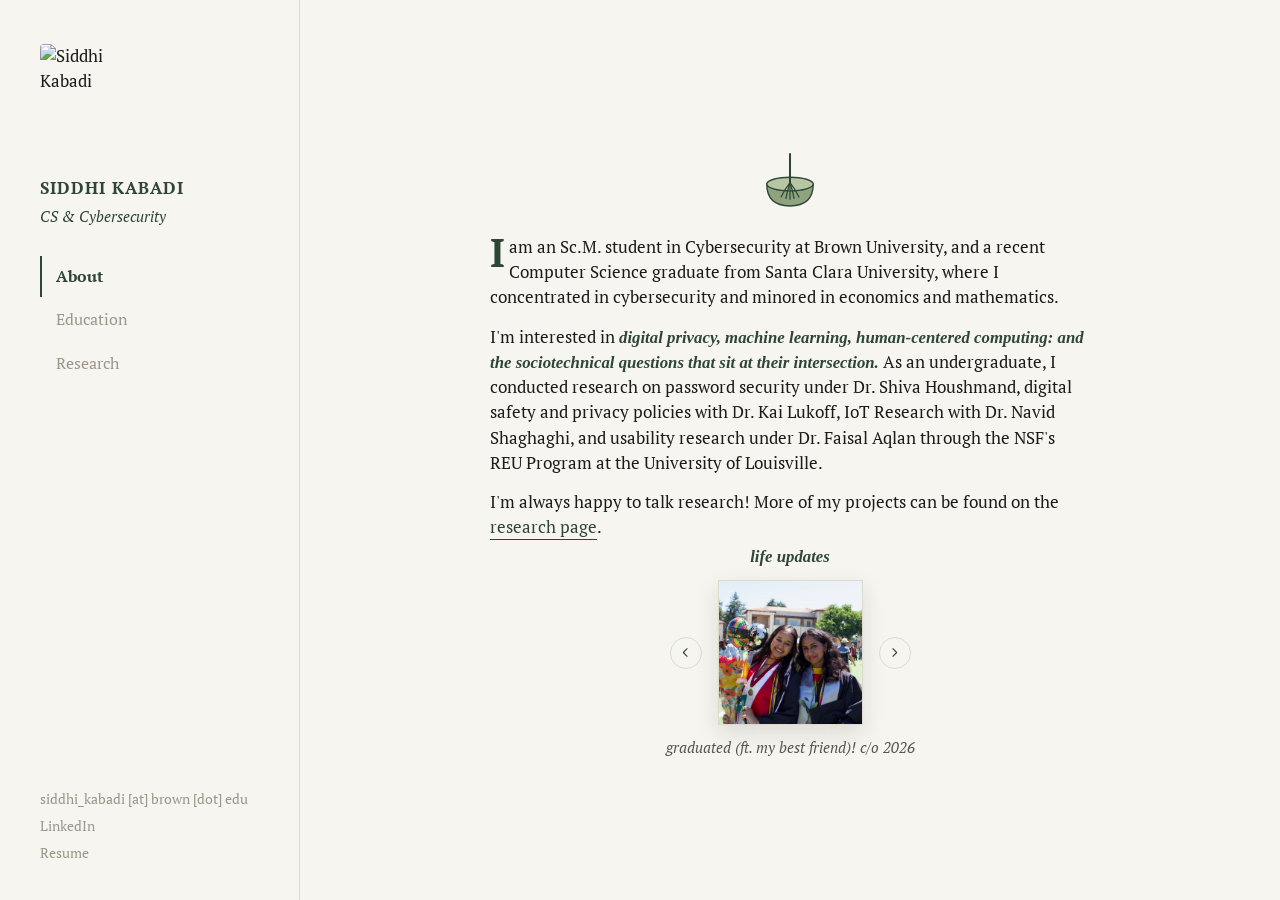
==== commit 937d1fec: "Update index.html" ====
--- a/index.html
+++ b/index.html
@@ -22,7 +22,7 @@
       <a class="sb-tab" href="research.html">Research</a>
     </nav>
     <div class="sb-contact">
-      <a href="mailto:skabadi@scu.edu">skabadi [at] scu [dot] edu</a>
+      <a href="mailto:skabadi@scu.edu">siddhi_kabadi [at] brown [dot] edu</a>
       <a href="https://linkedin.com/in/siddhikabadi/" target="_blank">LinkedIn</a>
       <a href="resume.pdf" download>Resume</a>
     </div>
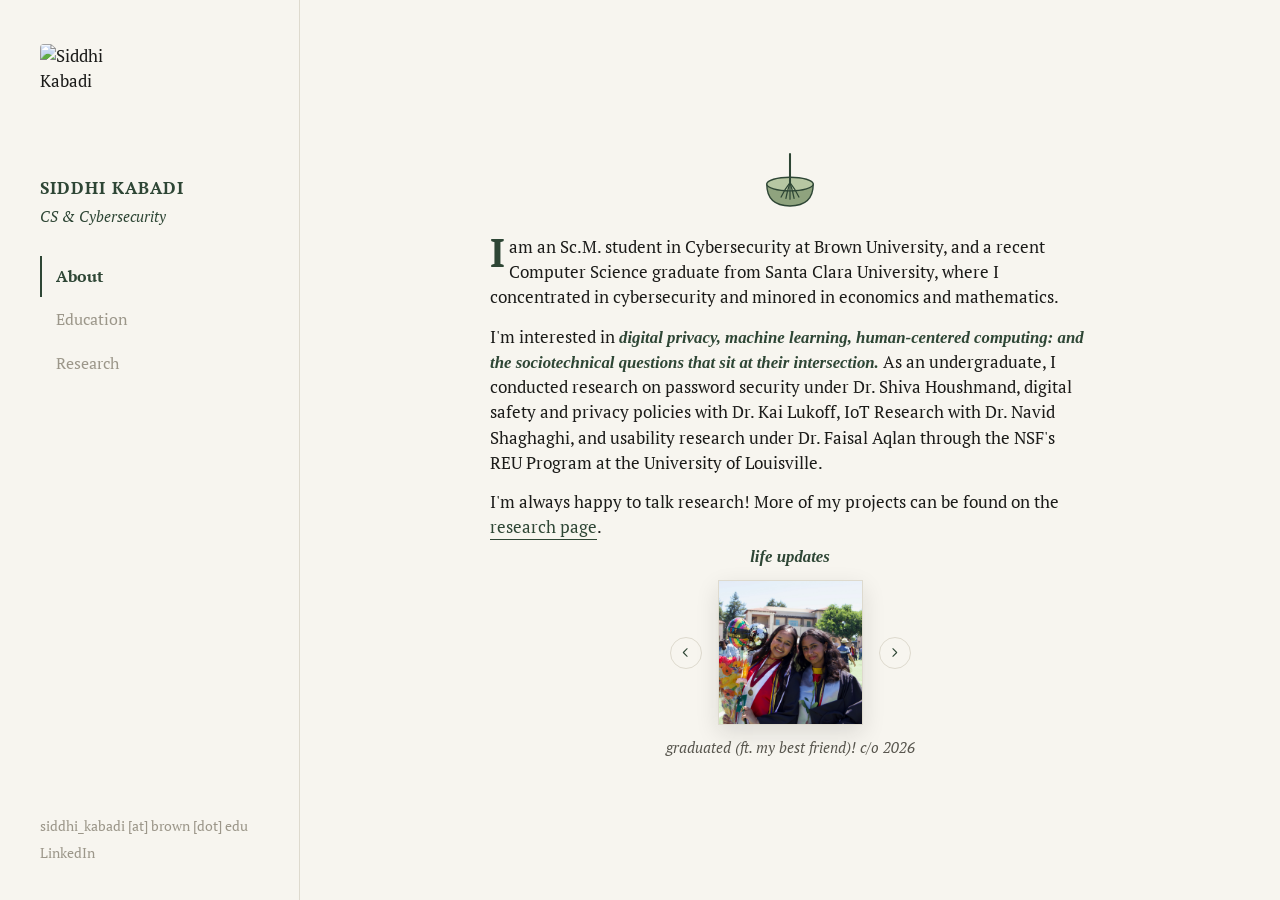
==== commit 12d241b5: "Update index.html" ====
--- a/index.html
+++ b/index.html
@@ -22,9 +22,8 @@
       <a class="sb-tab" href="research.html">Research</a>
     </nav>
     <div class="sb-contact">
-      <a href="mailto:skabadi@scu.edu">siddhi_kabadi [at] brown [dot] edu</a>
+      <a href="mailto:siddhi_kabadi@brown.edu">siddhi_kabadi [at] brown [dot] edu</a>
       <a href="https://linkedin.com/in/siddhikabadi/" target="_blank">LinkedIn</a>
-      <a href="resume.pdf" download>Resume</a>
     </div>
   </aside>
 
